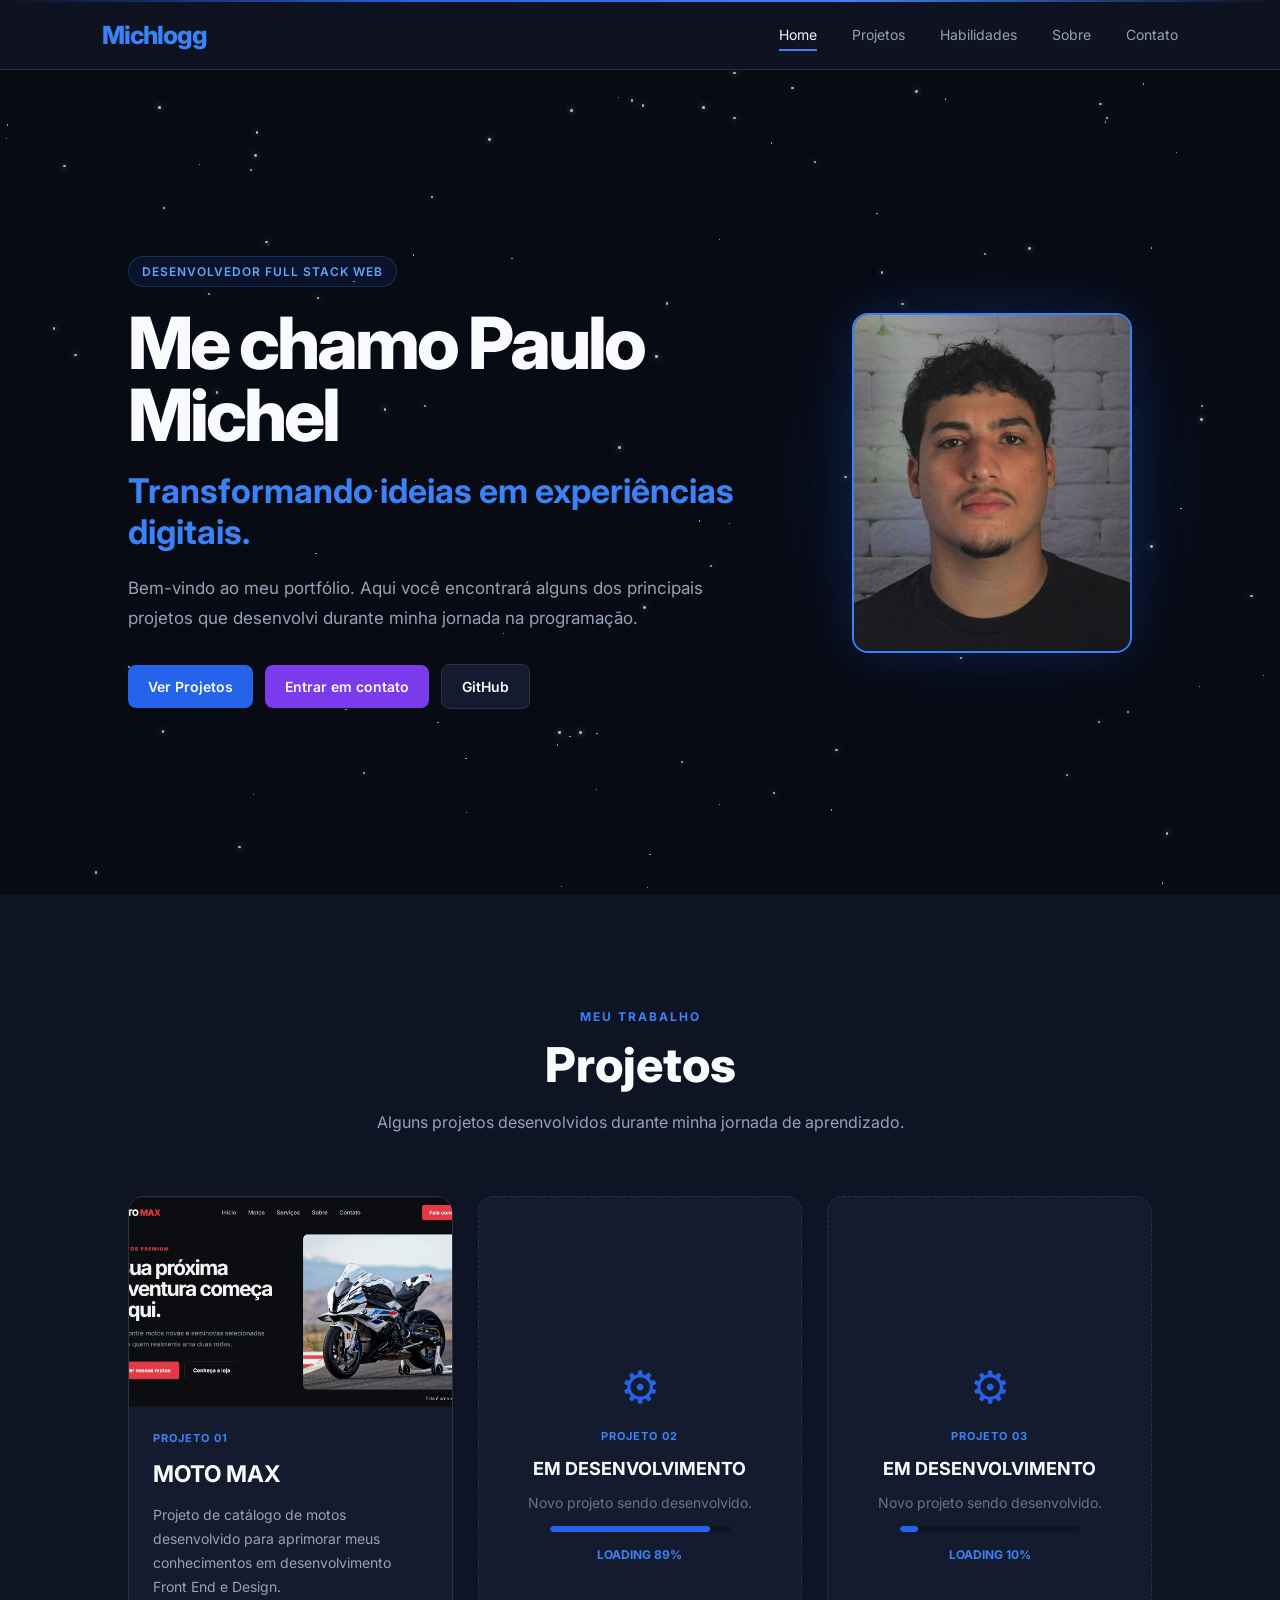
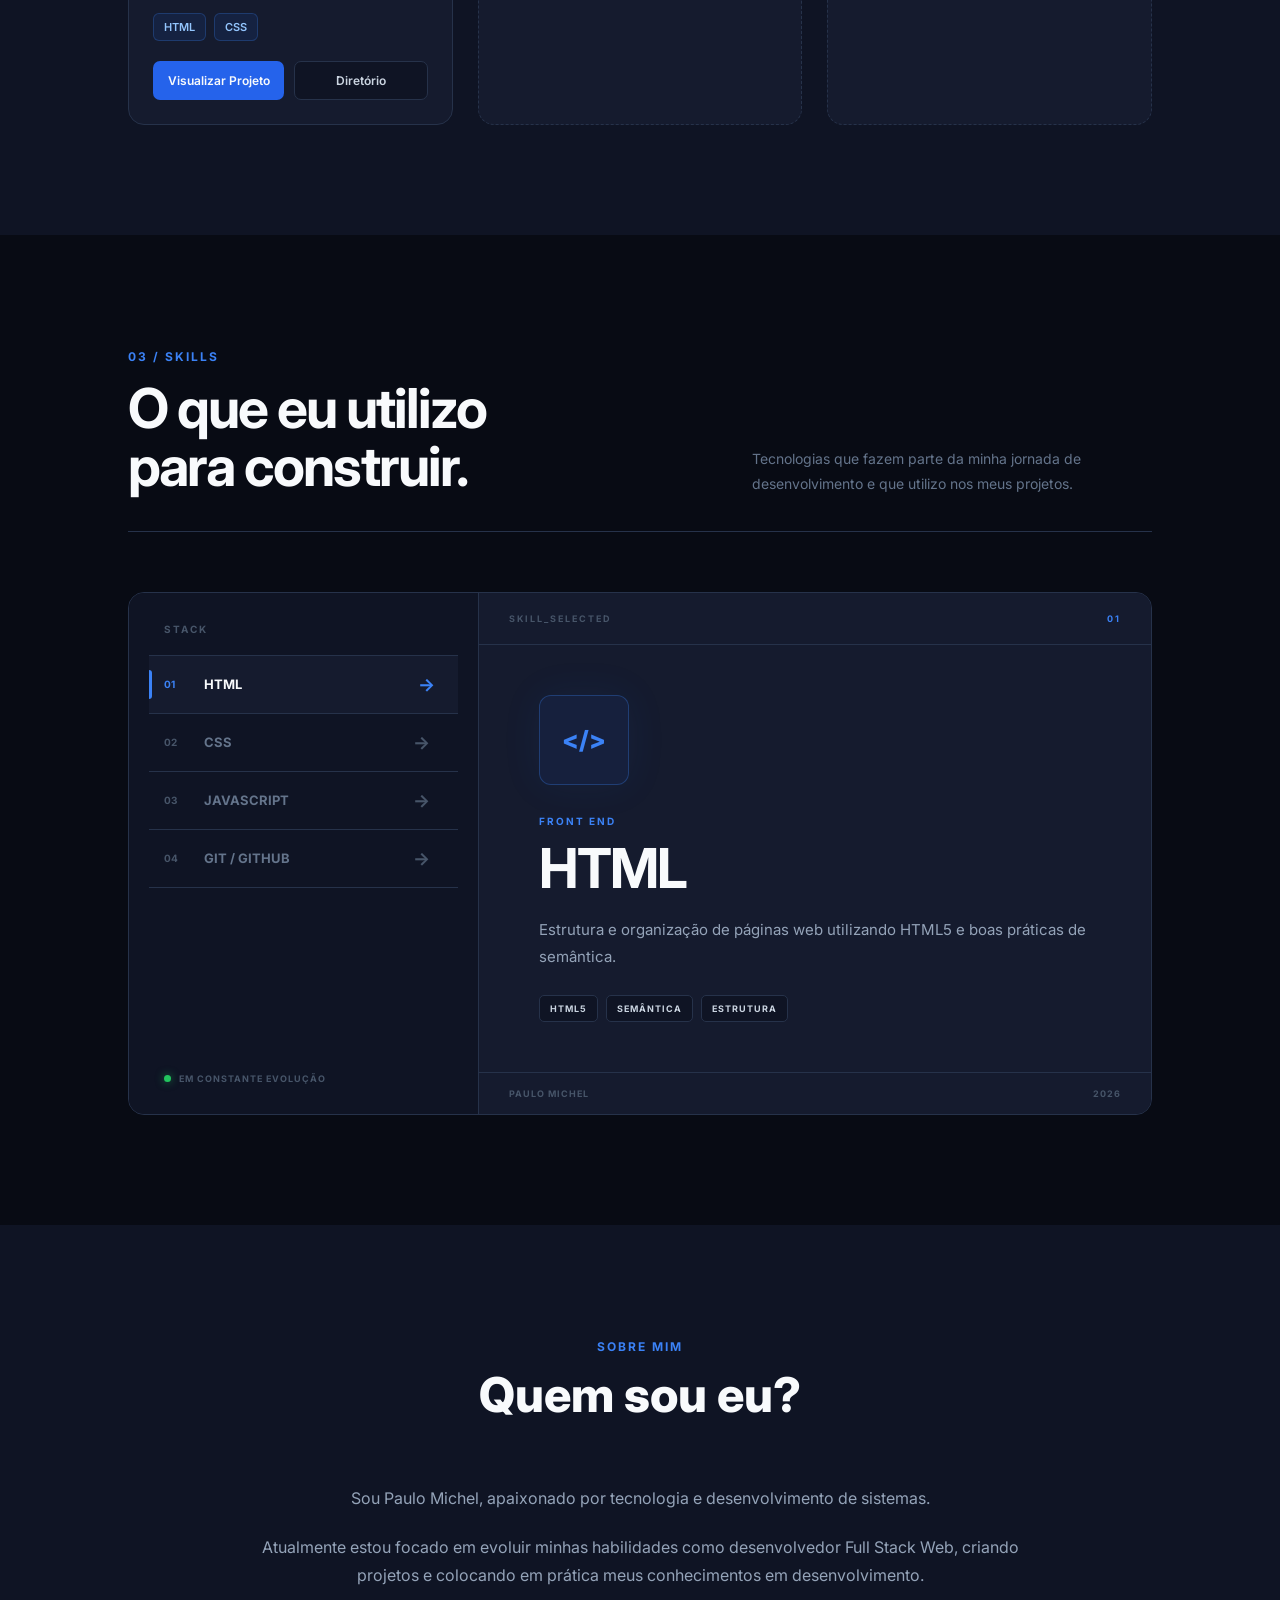
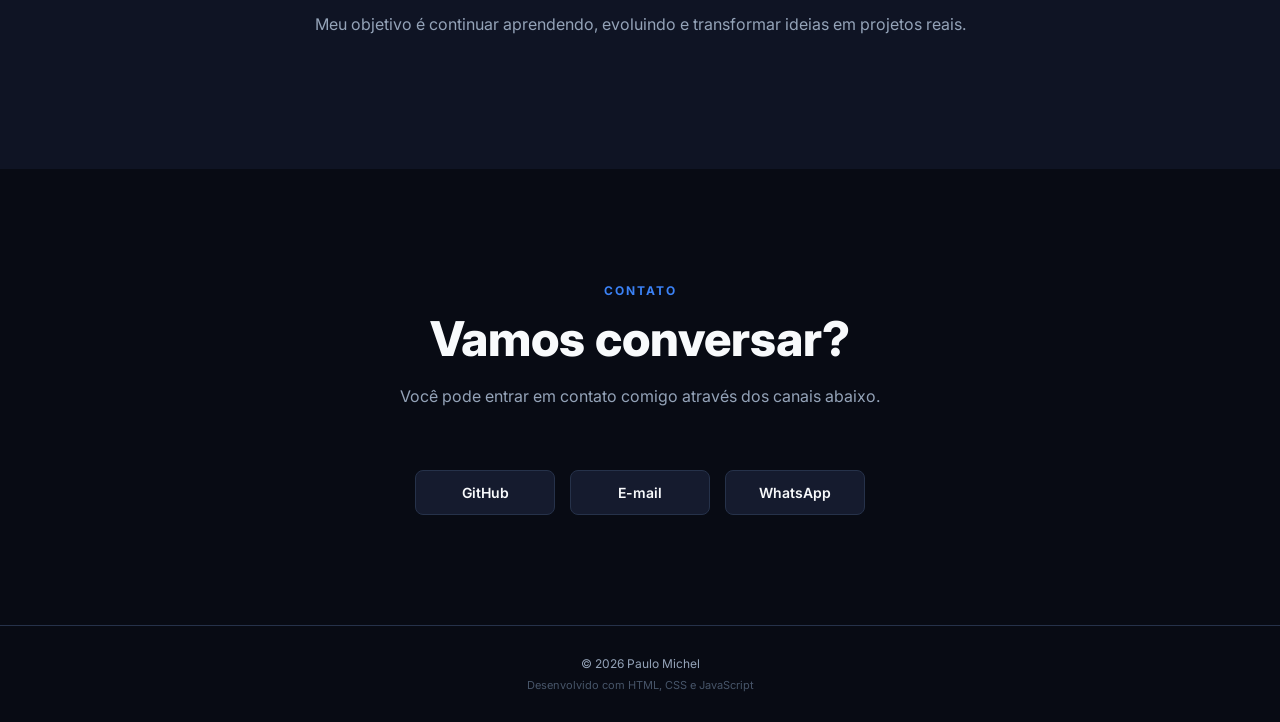
==== index.html @ 47201c7b "Add files via upload" ====
<!DOCTYPE html>
<html lang="pt-BR">
<head>
    <meta charset="UTF-8">
    <meta name="viewport" content="width=device-width, initial-scale=1.0">
    <title>Portfólio | Paulo Michel</title>

    <link rel="stylesheet" href="style.css">
    <script src="script.js" defer></script>

    <link rel="preconnect" href="https://fonts.googleapis.com">
    <link rel="preconnect" href="https://fonts.gstatic.com" crossorigin>
    <link href="https://fonts.googleapis.com/css2?family=Inter:wght@100..900&display=swap" rel="stylesheet">
</head>
<body>

    <div id="stars"></div>

    <header>
        <div class="logo">
            <a href="#home">
                <span>Michlogg</span>
            </a>
        </div>

        <nav>
            <ul>
                <li><a href="#home">Home</a></li>
                <li><a href="#projetos">Projetos</a></li>
                <li><a href="#habilidade">Habilidades</a></li>
                <li><a href="#sobre">Sobre</a></li>
                <li><a href="#contato">Contato</a></li>
            </ul>
        </nav>
    </header>

    <main>

        <section id="home" class="home">
            <div class="homeinfo">
                <span class="home-tag">DESENVOLVEDOR FULL STACK WEB</span>

                <h1>Me chamo Paulo Michel</h1>

                <h2>Transformando ideias em experiências digitais.</h2>

                <p>
                    Bem-vindo ao meu portfólio. Aqui você encontrará
                    alguns dos principais projetos que desenvolvi
                    durante minha jornada na programação.
                </p>

                <div class="contatoprojetos">
                    <a href="#projetos" class="btn-projetos">Ver Projetos</a>
                    <a href="#contato" class="btn-contato">Entrar em contato</a>
                    <a href="https://github.com/MichLogg" target="_blank" class="btn-github">GitHub</a>
                </div>
            </div>

            <div class="home-image">
                <div class="image-glow"></div>
                <img src="img/pauloMichel.jpeg" alt="Foto de Paulo Michel">
            </div>
        </section>

        <section id="projetos" class="projetos">

            <div class="section-title">
                <span>MEU TRABALHO</span>
                <h2>Projetos</h2>
                <p>Alguns projetos desenvolvidos durante minha jornada de aprendizado.</p>
            </div>

            <div class="cards-projetos">

                <article class="project-card">
                    <div class="project-image">
                        <img src="img/Screenshot_2.jpg" alt="Projeto Moto Max">
                    </div>

                    <div class="project-content">
                        <span class="project-number">PROJETO 01</span>
                        <h3>MOTO MAX</h3>
                        <p>
                            Projeto de catálogo de motos desenvolvido
                            para aprimorar meus conhecimentos em
                            desenvolvimento Front End e Design.
                        </p>

                        <ul class="tecnologias">
                            <li>HTML</li>
                            <li>CSS</li>
                        </ul>

                        <div class="projeto-links">
                            <a href="https://michlogg.github.io/motomax/" target="_blank" class="btn-visualizar">
                                Visualizar Projeto
                            </a>
                            <a href="https://github.com/MichLogg/projetohtmlfinal" target="_blank" class="btn-diretorio">
                                Diretório
                            </a>
                        </div>
                    </div>
                </article>

                <article class="project-card project-loading">
                    <div class="loading-content">
                        <span class="loading-icon">⚙</span>
                        <span class="project-number">PROJETO 02</span>
                        <h3>EM DESENVOLVIMENTO</h3>
                        <p>Novo projeto sendo desenvolvido.</p>

                        <div class="loading-bar">
                            <span class="progress-89"></span>
                        </div>

                        <span class="loading-text">LOADING 89%</span>
                    </div>
                </article>

                <article class="project-card project-loading">
                    <div class="loading-content">
                        <span class="loading-icon">⚙</span>
                        <span class="project-number">PROJETO 03</span>
                        <h3>EM DESENVOLVIMENTO</h3>
                        <p>Novo projeto sendo desenvolvido.</p>

                        <div class="loading-bar">
                            <span class="progress-10"></span>
                        </div>

                        <span class="loading-text">LOADING 10%</span>
                    </div>
                </article>

            </div>
        </section>

        <section id="habilidade" class="habilidades">

            <div class="skills-header">
                <div>
                    <span class="section-number">03 / SKILLS</span>
                    <h2>
                        O que eu utilizo
                        <br>
                        para construir.
                    </h2>
                </div>

                <p>
                    Tecnologias que fazem parte da minha jornada
                    de desenvolvimento e que utilizo nos meus
                    projetos.
                </p>
            </div>

            <div class="skills-interface">

                <!-- MENU -->
                <div class="skills-menu">
                    <div class="menu-label">STACK</div>

                    <button class="skill-option active" data-skill="html">
                        <span class="skill-index">01</span>
                        <span>HTML</span>
                        <span class="skill-arrow">→</span>
                    </button>

                    <button class="skill-option" data-skill="css">
                        <span class="skill-index">02</span>
                        <span>CSS</span>
                        <span class="skill-arrow">→</span>
                    </button>

                    <button class="skill-option" data-skill="javascript">
                        <span class="skill-index">03</span>
                        <span>JAVASCRIPT</span>
                        <span class="skill-arrow">→</span>
                    </button>

                    <button class="skill-option" data-skill="git">
                        <span class="skill-index">04</span>
                        <span>GIT / GITHUB</span>
                        <span class="skill-arrow">→</span>
                    </button>

                    <div class="skills-menu-footer">
                        <span class="status-dot"></span>
                        EM CONSTANTE EVOLUÇÃO
                    </div>
                </div>

                <!-- PAINEL -->
                <div class="skill-display">
                    <div class="display-top">
                        <span>SKILL_SELECTED</span>
                        <span id="skillNumber">01</span>
                    </div>

                    <div class="display-content">
                        <div class="big-skill-icon" id="skillIcon">&lt;/&gt;</div>

                        <span class="display-category" id="skillCategory">FRONT END</span>

                        <h3 id="skillTitle">HTML</h3>

                        <p id="skillDescription">
                            Estrutura e organização de páginas
                            web utilizando HTML5 e boas práticas
                            de semântica.
                        </p>

                        <div class="skill-keywords" id="skillKeywords">
                            <span>HTML5</span>
                            <span>SEMÂNTICA</span>
                            <span>ESTRUTURA</span>
                        </div>
                    </div>

                    <div class="display-line"></div>

                    <div class="display-bottom">
                        <span>PAULO MICHEL</span>
                        <span>2026</span>
                    </div>
                </div>
            </div>
        </section>

        <section id="sobre" class="sobre">
            <div class="sobre-content">
                <div class="section-title">
                    <span>SOBRE MIM</span>
                    <h2>Quem sou eu?</h2>
                </div>

                <div class="sobre-texto">
                    <p>
                        Sou Paulo Michel, apaixonado por tecnologia
                        e desenvolvimento de sistemas.
                    </p>

                    <p>
                        Atualmente estou focado em evoluir minhas
                        habilidades como desenvolvedor Full Stack Web,
                        criando projetos e colocando em prática meus
                        conhecimentos em desenvolvimento.
                    </p>

                    <p>
                        Meu objetivo é continuar aprendendo, evoluindo
                        e transformar ideias em projetos reais.
                    </p>
                </div>
            </div>
        </section>

        <section id="contato" class="contato">
            <div class="section-title">
                <span>CONTATO</span>
                <h2>Vamos conversar?</h2>
                <p>Você pode entrar em contato comigo através dos canais abaixo.</p>
            </div>

            <div class="contato-links">
                <a href="https://github.com/MichLogg" target="_blank">GitHub</a>
                <a href="mailto:paulomichel2006@gmail.com">E-mail</a>
                <a href="https://wa.me/5585981977830" target="_blank">WhatsApp</a>
            </div>
        </section>

    </main>

    <footer>
        <p>© 2026 Paulo Michel</p>
        <span>Desenvolvido com HTML, CSS e JavaScript</span>
    </footer>

</body>
</html>
---- style.css ----
* {
    margin: 0;
    padding: 0;
    box-sizing: border-box;
}

html {
    scroll-behavior: smooth;
}

body {
    font-family: "Inter", sans-serif;

    background-color: #080B14;

    color: #F8FAFC;

    min-height: 100vh;

    overflow-x: hidden;
}


/* =========================
   ESTRELAS
========================= */

#stars {
    position: fixed;

    inset: 0;

    width: 100%;
    height: 100%;

    pointer-events: none;

    overflow: hidden;

    z-index: -1;
}

.star {
    position: absolute;

    background-color: #F8FAFC;

    border-radius: 50%;

    opacity: 0.7;

    box-shadow: 0 0 6px #F8FAFC;

    animation: piscar 3s infinite ease-in-out;
}

.shooting-star {
    position: absolute;

    width: 120px;
    height: 2px;

    background: linear-gradient(
        90deg,
        transparent,
        #3B82F6,
        #F8FAFC
    );

    border-radius: 50%;

    opacity: 0;

    transform: rotate(135deg);

    animation: estrelaCadente 4s linear infinite;
}

@keyframes piscar {

    0%,
    100% {
        opacity: 0.2;
    }

    50% {
        opacity: 0.9;
    }
}

@keyframes estrelaCadente {

    0% {
        transform:
            translate(0, 0)
            rotate(135deg);

        opacity: 0;
    }

    10% {
        opacity: 1;
    }

    60% {
        transform:
            translate(-500px, 500px)
            rotate(135deg);

        opacity: 0;
    }

    100% {
        transform:
            translate(-600px, 600px)
            rotate(135deg);

        opacity: 0;
    }
}


/* =========================
   HEADER
========================= */

header {
    position: sticky;

    top: 0;

    z-index: 1000;

    display: flex;

    align-items: center;

    justify-content: space-between;

    padding: 18px 8%;

    background-color: rgba(15, 20, 36, 0.88);

    border-bottom: 1px solid #26324A;

    backdrop-filter: blur(15px);
}

header::before {
    content: "";

    position: absolute;

    top: 0;
    left: 0;

    width: 100%;
    height: 2px;

    background: linear-gradient(
        90deg,
        transparent,
        #2563EB,
        #3B82F6,
        transparent
    );
}

.logo a {
    color: #F8FAFC;

    text-decoration: none;

    font-size: 25px;

    font-weight: 800;

    letter-spacing: -1px;
}

.logo span {
    color: #3B82F6;
}

nav ul {
    display: flex;

    align-items: center;

    gap: 35px;

    list-style: none;
}

nav ul li a {
    position: relative;

    display: inline-block;

    padding: 8px 0;

    color: #94A3B8;

    text-decoration: none;

    font-size: 14px;

    transition: color 0.3s ease;
}

nav ul li a:hover,
nav ul li a.ativo {
    color: #F8FAFC;
}

nav ul li a::after {
    content: "";

    position: absolute;

    left: 50%;
    bottom: 0;

    width: 0;
    height: 2px;

    background-color: #3B82F6;

    transform: translateX(-50%);

    transition: width 0.3s ease;
}

nav ul li a:hover::after,
nav ul li a.ativo::after {
    width: 100%;
}


/* =========================
   HOME
========================= */

.home {
    min-height: calc(100vh - 75px);

    display: flex;

    align-items: center;

    justify-content: space-between;

    gap: 80px;

    padding: 80px 10%;
}

.homeinfo {
    display: flex;

    flex-direction: column;

    gap: 20px;

    max-width: 700px;
}

.home-tag {
    width: fit-content;

    padding: 7px 13px;

    color: #60A5FA;

    background-color: rgba(37, 99, 235, 0.1);

    border: 1px solid rgba(59, 130, 246, 0.25);

    border-radius: 20px;

    font-size: 12px;

    font-weight: 600;

    letter-spacing: 1px;
}

.homeinfo h1 {
    color: #F8FAFC;

    font-size: clamp(45px, 6vw, 72px);

    line-height: 1;

    font-weight: 800;

    letter-spacing: -3px;
}

.homeinfo h2 {
    color: #3B82F6;

    font-size: clamp(22px, 3vw, 34px);

    line-height: 1.2;
}

.homeinfo p {
    max-width: 620px;

    color: #94A3B8;

    font-size: 17px;

    line-height: 1.8;
}

.contatoprojetos {
    display: flex;

    align-items: center;

    flex-wrap: wrap;

    gap: 12px;

    margin-top: 10px;
}

.contatoprojetos a {
    display: inline-flex;

    align-items: center;

    justify-content: center;

    padding: 13px 20px;

    color: #F8FAFC;

    border-radius: 8px;

    text-decoration: none;

    font-size: 14px;

    font-weight: 600;

    transition: 0.3s;
}

.btn-projetos {
    background-color: #2563EB;
}

.btn-projetos:hover {
    background-color: #3B82F6;

    transform: translateY(-3px);

    box-shadow:
        0 10px 30px rgba(37, 99, 235, 0.3);
}

.btn-contato {
    background-color: #7C3AED;
}

.btn-contato:hover {
    background-color: #8B5CF6;

    transform: translateY(-3px);

    box-shadow:
        0 10px 30px rgba(124, 58, 237, 0.3);
}

.btn-github {
    background-color: #151B2E;

    border: 1px solid #26324A;
}

.btn-github:hover {
    background-color: #26324A;

    transform: translateY(-3px);
}

.home-image {
    position: relative;

    display: flex;

    align-items: center;

    justify-content: center;

    width: 320px;
    height: 380px;

    flex-shrink: 0;
}

.image-glow {
    position: absolute;

    width: 280px;
    height: 280px;

    background-color: #2563EB;

    opacity: 0.18;

    filter: blur(70px);

    border-radius: 50%;
}

.home-image img {
    position: relative;

    z-index: 1;

    width: 280px;
    height: 340px;

    object-fit: cover;

    border-radius: 16px;

    border: 2px solid #3B82F6;

    box-shadow:
        0 0 50px rgba(37, 99, 235, 0.2);

    transition: 0.4s;
}

.home-image img:hover {
    transform: scale(1.04);

    box-shadow:
        0 0 70px rgba(59, 130, 246, 0.3);
}


/* =========================
   SEÇÕES
========================= */

.projetos,
.habilidades,
.sobre,
.contato {
    padding: 110px 10%;
}

.projetos,
.sobre {
    background-color: #0F1424;
}

.section-title {
    max-width: 700px;

    margin: 0 auto 60px;

    text-align: center;
}

.section-title span {
    color: #3B82F6;

    font-size: 12px;

    font-weight: 700;

    letter-spacing: 2px;
}

.section-title h2 {
    margin-top: 10px;

    color: #F8FAFC;

    font-size: clamp(32px, 5vw, 48px);

    font-weight: 800;
}

.section-title p {
    margin-top: 15px;

    color: #94A3B8;

    line-height: 1.7;
}


/* =========================
   PROJETOS
========================= */

.cards-projetos {
    display: grid;

    grid-template-columns: repeat(3, 1fr);

    gap: 25px;

    max-width: 1200px;

    margin: 0 auto;
}

.project-card {
    display: flex;

    flex-direction: column;

    background-color: #151B2E;

    border: 1px solid #26324A;

    border-radius: 16px;

    overflow: hidden;

    transition: 0.3s;
}

.project-card:hover {
    border-color: #3B82F6;

    box-shadow:
        0 20px 40px rgba(0, 0, 0, 0.25);
}

.project-image {
    width: 100%;
    height: 210px;

    overflow: hidden;
}

.project-image img {
    width: 100%;
    height: 100%;

    object-fit: cover;

    transition: 0.5s;
}

.project-card:hover .project-image img {
    transform: scale(1.05);
}

.project-content {
    display: flex;

    flex-direction: column;

    flex: 1;

    gap: 15px;

    padding: 24px;
}

.project-number {
    color: #3B82F6;

    font-size: 11px;

    font-weight: 700;

    letter-spacing: 1px;
}

.project-content h3 {
    color: #F8FAFC;

    font-size: 23px;
}

.project-content p {
    color: #94A3B8;

    font-size: 14px;

    line-height: 1.7;
}

.tecnologias {
    display: flex;

    flex-wrap: wrap;

    gap: 8px;

    list-style: none;

    margin-top: auto;
}

.tecnologias li {
    padding: 6px 10px;

    color: #93C5FD;

    background-color: rgba(37, 99, 235, 0.1);

    border: 1px solid rgba(59, 130, 246, 0.25);

    border-radius: 6px;

    font-size: 11px;

    font-weight: 600;
}

.projeto-links {
    display: flex;

    gap: 10px;

    margin-top: 5px;
}

.projeto-links a {
    flex: 1;

    display: flex;

    align-items: center;

    justify-content: center;

    padding: 11px;

    border-radius: 7px;

    text-decoration: none;

    font-size: 12px;

    font-weight: 600;

    transition: 0.3s;
}

.btn-visualizar {
    color: #F8FAFC;

    background-color: #2563EB;
}

.btn-visualizar:hover {
    background-color: #3B82F6;

    transform: translateY(-2px);
}

.btn-diretorio {
    color: #CBD5E1;

    background-color: #0F1424;

    border: 1px solid #26324A;
}

.btn-diretorio:hover {
    color: #F8FAFC;

    background-color: #26324A;

    border-color: #3B82F6;
}

.project-loading {
    min-height: 430px;

    align-items: center;

    justify-content: center;

    padding: 30px;

    border-style: dashed;
}

.loading-content {
    display: flex;

    flex-direction: column;

    align-items: center;

    gap: 15px;

    text-align: center;
}

.loading-icon {
    color: #2563EB;

    font-size: 45px;

    animation:
        girar 4s linear infinite;
}

.project-loading h3 {
    color: #F8FAFC;

    font-size: 18px;
}

.project-loading p {
    color: #64748B;

    font-size: 14px;
}

.loading-bar {
    width: 80%;
    height: 6px;

    background-color: #0F1424;

    border-radius: 20px;

    overflow: hidden;
}

.loading-bar span {
    display: block;

    height: 100%;

    background-color: #2563EB;

    border-radius: 20px;
}

.progress-89 {
    width: 89%;
}

.progress-10 {
    width: 10%;
}

.loading-text {
    color: #3B82F6;

    font-size: 12px;

    font-weight: 700;
}


/* =========================
   HABILIDADES
========================= */

.habilidades {
    background-color: #080B14;
}

.skills-header {
    display: flex;

    align-items: flex-end;

    justify-content: space-between;

    gap: 50px;

    max-width: 1100px;

    margin: 0 auto 60px;

    padding-bottom: 35px;

    border-bottom: 1px solid #26324A;
}

.section-number {
    color: #3B82F6;

    font-size: 12px;

    font-weight: 700;

    letter-spacing: 2px;
}

.skills-header h2 {
    margin-top: 15px;

    color: #F8FAFC;

    font-size: clamp(35px, 5vw, 55px);

    line-height: 1.05;

    letter-spacing: -2px;
}

.skills-header p {
    max-width: 400px;

    color: #64748B;

    font-size: 14px;

    line-height: 1.8;
}


/* INTERFACE */

.skills-interface {
    display: grid;

    grid-template-columns: 350px 1fr;

    max-width: 1100px;

    min-height: 500px;

    margin: 0 auto;

    background-color: #0F1424;

    border: 1px solid #26324A;

    border-radius: 16px;

    overflow: hidden;
}


/* MENU */

.skills-menu {
    display: flex;

    flex-direction: column;

    padding: 30px 20px;

    border-right: 1px solid #26324A;

    background-color: #0F1424;
}

.menu-label {
    padding: 0 15px 20px;

    color: #475569;

    font-size: 10px;

    font-weight: 700;

    letter-spacing: 2px;
}

.skill-option {
    position: relative;

    display: grid;

    grid-template-columns: 40px 1fr 30px;

    align-items: center;

    width: 100%;

    padding: 18px 15px;

    color: #64748B;

    background-color: transparent;

    border: none;

    border-bottom: 1px solid #26324A;

    text-align: left;

    font-family: inherit;

    font-size: 13px;

    font-weight: 700;

    cursor: pointer;

    transition:
        color 0.3s ease,
        background-color 0.3s ease;
}

.skill-option:first-of-type {
    border-top: 1px solid #26324A;
}

.skill-option:hover {
    color: #F8FAFC;

    background-color: #151B2E;
}

.skill-option.active {
    color: #F8FAFC;

    background-color: #151B2E;
}

.skill-option.active::before {
    content: "";

    position: absolute;

    left: 0;

    width: 3px;
    height: 50%;

    background-color: #3B82F6;

    border-radius: 0 5px 5px 0;
}

.skill-index {
    color: #475569;

    font-size: 10px;
}

.skill-option.active .skill-index {
    color: #3B82F6;
}

.skill-arrow {
    color: #475569;

    font-size: 18px;

    transition: transform 0.3s ease;
}

.skill-option:hover .skill-arrow,
.skill-option.active .skill-arrow {
    color: #3B82F6;

    transform: translateX(5px);
}

.skills-menu-footer {
    display: flex;

    align-items: center;

    gap: 8px;

    margin-top: auto;

    padding: 20px 15px 0;

    color: #475569;

    font-size: 9px;

    font-weight: 700;

    letter-spacing: 1px;
}

.status-dot {
    width: 7px;
    height: 7px;

    background-color: #22C55E;

    border-radius: 50%;

    box-shadow:
        0 0 8px rgba(34, 197, 94, 0.6);
}


/* DISPLAY */

.skill-display {
    position: relative;

    display: flex;

    flex-direction: column;

    min-width: 0;

    background-color: #151B2E;
}

.display-top {
    display: flex;

    align-items: center;

    justify-content: space-between;

    padding: 20px 30px;

    color: #475569;

    border-bottom: 1px solid #26324A;

    font-size: 9px;

    font-weight: 700;

    letter-spacing: 2px;
}

.display-top span:last-child {
    color: #3B82F6;
}

.display-content {
    flex: 1;

    display: flex;

    flex-direction: column;

    justify-content: center;

    padding: 50px 60px;
}

.big-skill-icon {
    display: flex;

    align-items: center;

    justify-content: center;

    width: 90px;
    height: 90px;

    margin-bottom: 30px;

    color: #3B82F6;

    background-color: rgba(37, 99, 235, 0.08);

    border: 1px solid rgba(59, 130, 246, 0.3);

    border-radius: 12px;

    font-size: 25px;

    font-weight: 800;

    box-shadow:
        0 0 40px rgba(37, 99, 235, 0.08);
}

.display-category {
    margin-bottom: 8px;

    color: #3B82F6;

    font-size: 10px;

    font-weight: 700;

    letter-spacing: 2px;
}

.skill-display h3 {
    margin-bottom: 15px;

    color: #F8FAFC;

    font-size: clamp(35px, 5vw, 55px);

    letter-spacing: -2px;
}

.skill-display p {
    max-width: 600px;

    color: #94A3B8;

    font-size: 15px;

    line-height: 1.8;
}

.skill-keywords {
    display: flex;

    flex-wrap: wrap;

    gap: 8px;

    margin-top: 25px;
}

.skill-keywords span {
    padding: 7px 10px;

    color: #CBD5E1;

    background-color: #0F1424;

    border: 1px solid #26324A;

    border-radius: 5px;

    font-size: 9px;

    font-weight: 700;

    letter-spacing: 1px;
}

.display-line {
    width: 100%;
    height: 1px;

    background-color: #26324A;
}

.display-bottom {
    display: flex;

    justify-content: space-between;

    padding: 15px 30px;

    color: #475569;

    font-size: 9px;

    font-weight: 700;

    letter-spacing: 1px;
}


/* =========================
   SOBRE
========================= */

.sobre-content {
    max-width: 800px;

    margin: 0 auto;
}

.sobre-texto {
    text-align: center;
}

.sobre-texto p {
    margin-bottom: 20px;

    color: #94A3B8;

    font-size: 16px;

    line-height: 1.8;
}


/* =========================
   CONTATO
========================= */

.contato-links {
    display: flex;

    justify-content: center;

    gap: 15px;
}

.contato-links a {
    display: flex;

    align-items: center;

    justify-content: center;

    min-width: 140px;

    padding: 13px 20px;

    color: #F8FAFC;

    background-color: #151B2E;

    border: 1px solid #26324A;

    border-radius: 8px;

    text-decoration: none;

    font-size: 14px;

    font-weight: 600;

    transition: 0.3s;
}

.contato-links a:hover {
    background-color: #2563EB;

    border-color: #3B82F6;

    transform: translateY(-3px);
}


/* =========================
   FOOTER
========================= */

footer {
    display: flex;

    flex-direction: column;

    align-items: center;

    gap: 7px;

    padding: 30px 20px;

    background-color: #080B14;

    border-top: 1px solid #26324A;

    text-align: center;
}

footer p {
    color: #94A3B8;

    font-size: 12px;
}

footer span {
    color: #475569;

    font-size: 11px;
}


/* =========================
   ANIMAÇÕES
========================= */

.animar {
    opacity: 0;

    transform: translateY(30px);

    transition:
        opacity 0.8s ease,
        transform 0.8s ease;
}

.mostrar {
    opacity: 1;

    transform: translateY(0);
}

@keyframes girar {

    from {
        transform: rotate(0deg);
    }

    to {
        transform: rotate(360deg);
    }
}


/* =========================
   TABLET
========================= */

@media (max-width: 1024px) {

    .home {
        padding: 70px 6%;

        gap: 40px;
    }

    .home-image {
        width: 260px;
    }

    .home-image img {
        width: 230px;

        height: 290px;
    }

    .cards-projetos {
        grid-template-columns: repeat(2, 1fr);
    }

    .skills-interface {
        grid-template-columns: 280px 1fr;
    }

}


/* =========================
   MOBILE
========================= */

@media (max-width: 768px) {

    header {
        flex-direction: column;

        gap: 15px;

        padding: 18px 20px;
    }

    nav {
        width: 100%;
    }

    nav ul {
        justify-content: center;

        flex-wrap: wrap;

        gap: 18px;
    }

    .home {
        min-height: auto;

        flex-direction: column;

        padding: 70px 20px;

        text-align: center;

        gap: 40px;
    }

    .homeinfo {
        align-items: center;
    }

    .homeinfo h1 {
        font-size: 45px;

        letter-spacing: -2px;
    }

    .homeinfo h2 {
        font-size: 24px;
    }

    .homeinfo p {
        font-size: 15px;
    }

    .home-image {
        order: -1;

        width: 220px;

        height: 270px;
    }

    .home-image img {
        width: 200px;

        height: 250px;
    }

    .contatoprojetos {
        justify-content: center;
    }

    .projetos,
    .habilidades,
    .sobre,
    .contato {
        padding: 80px 20px;
    }

    .cards-projetos {
        grid-template-columns: 1fr;
    }

    .skills-header {
        flex-direction: column;

        align-items: flex-start;

        gap: 20px;
    }

    .skills-header p {
        max-width: 100%;
    }

    .skills-interface {
        grid-template-columns: 1fr;
    }

    .skills-menu {
        border-right: none;

        border-bottom: 1px solid #26324A;
    }

    .skills-menu-footer {
        margin-top: 20px;
    }

    .display-content {
        padding: 40px 30px;
    }

}


/* =========================
   MOBILE PEQUENO
========================= */

@media (max-width: 480px) {

    .logo a {
        font-size: 22px;
    }

    nav ul {
        gap: 12px;
    }

    nav ul li a {
        font-size: 12px;
    }

    .homeinfo h1 {
        font-size: 36px;
    }

    .homeinfo h2 {
        font-size: 21px;
    }

    .contatoprojetos {
        width: 100%;

        flex-direction: column;
    }

    .contatoprojetos a {
        width: 100%;
    }

    .projeto-links {
        flex-direction: column;
    }

    .contato-links {
        flex-direction: column;
    }

    .contato-links a {
        width: 100%;
    }

    .skills-menu {
        padding: 20px 10px;
    }

    .skill-option {
        grid-template-columns: 35px 1fr 25px;

        padding: 16px 10px;
    }

    .display-content {
        padding: 35px 20px;
    }

    .big-skill-icon {
        width: 70px;
        height: 70px;

        margin-bottom: 20px;
    }

}


.skill-display {
    position: relative;
    display: flex;
    flex-direction: column;
    min-width: 0;
    background-color: #151B2E;
    overflow: hidden;
}

.display-content {
    flex: 1;
    display: flex;
    flex-direction: column;
    justify-content: center;
    padding: 50px 60px;
    
    opacity: 1;
    transform: translateX(0);

    transition:
        opacity 0.3s ease,
        transform 0.3s ease;
}

.display-content.skill-changing {
    opacity: 0;
    transform: translateX(35px);
}

.big-skill-icon,
#skillTitle,
#skillDescription {
    transition:
        opacity 0.25s ease,
        transform 0.25s ease;
}
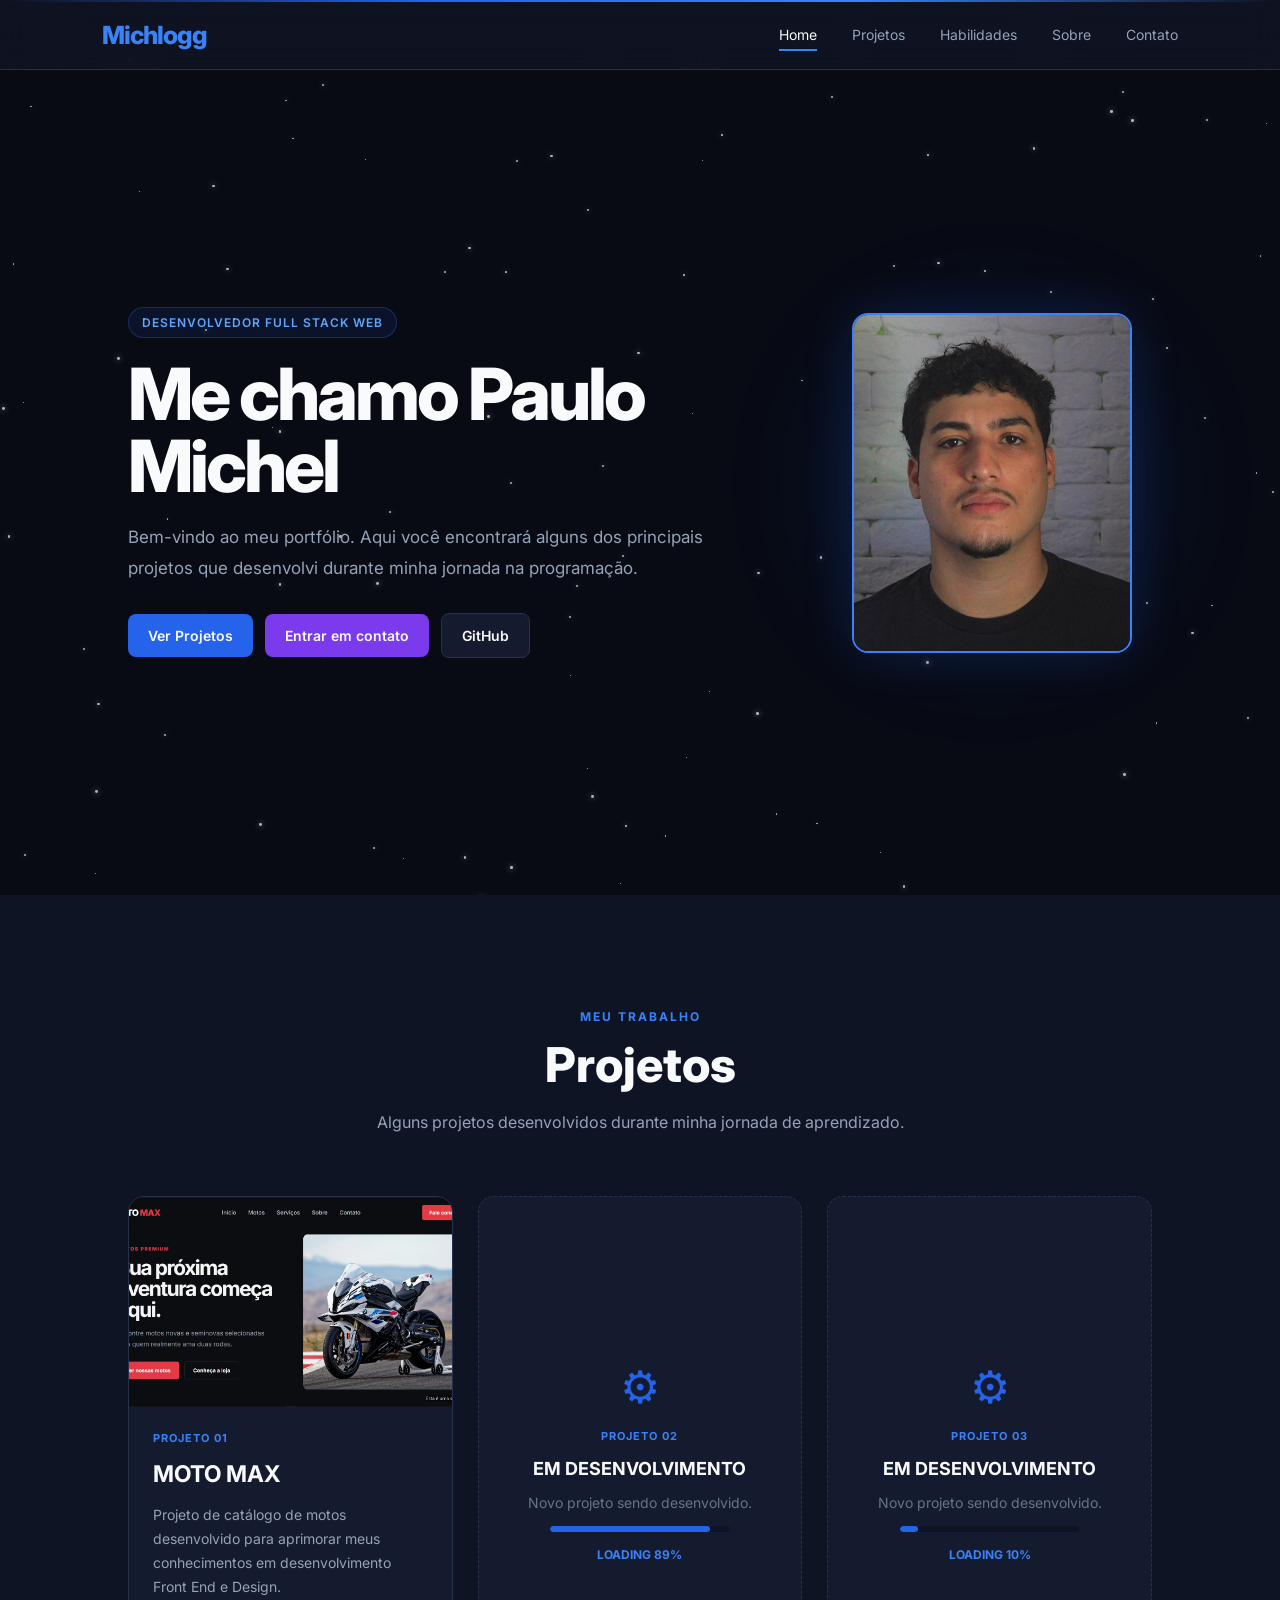
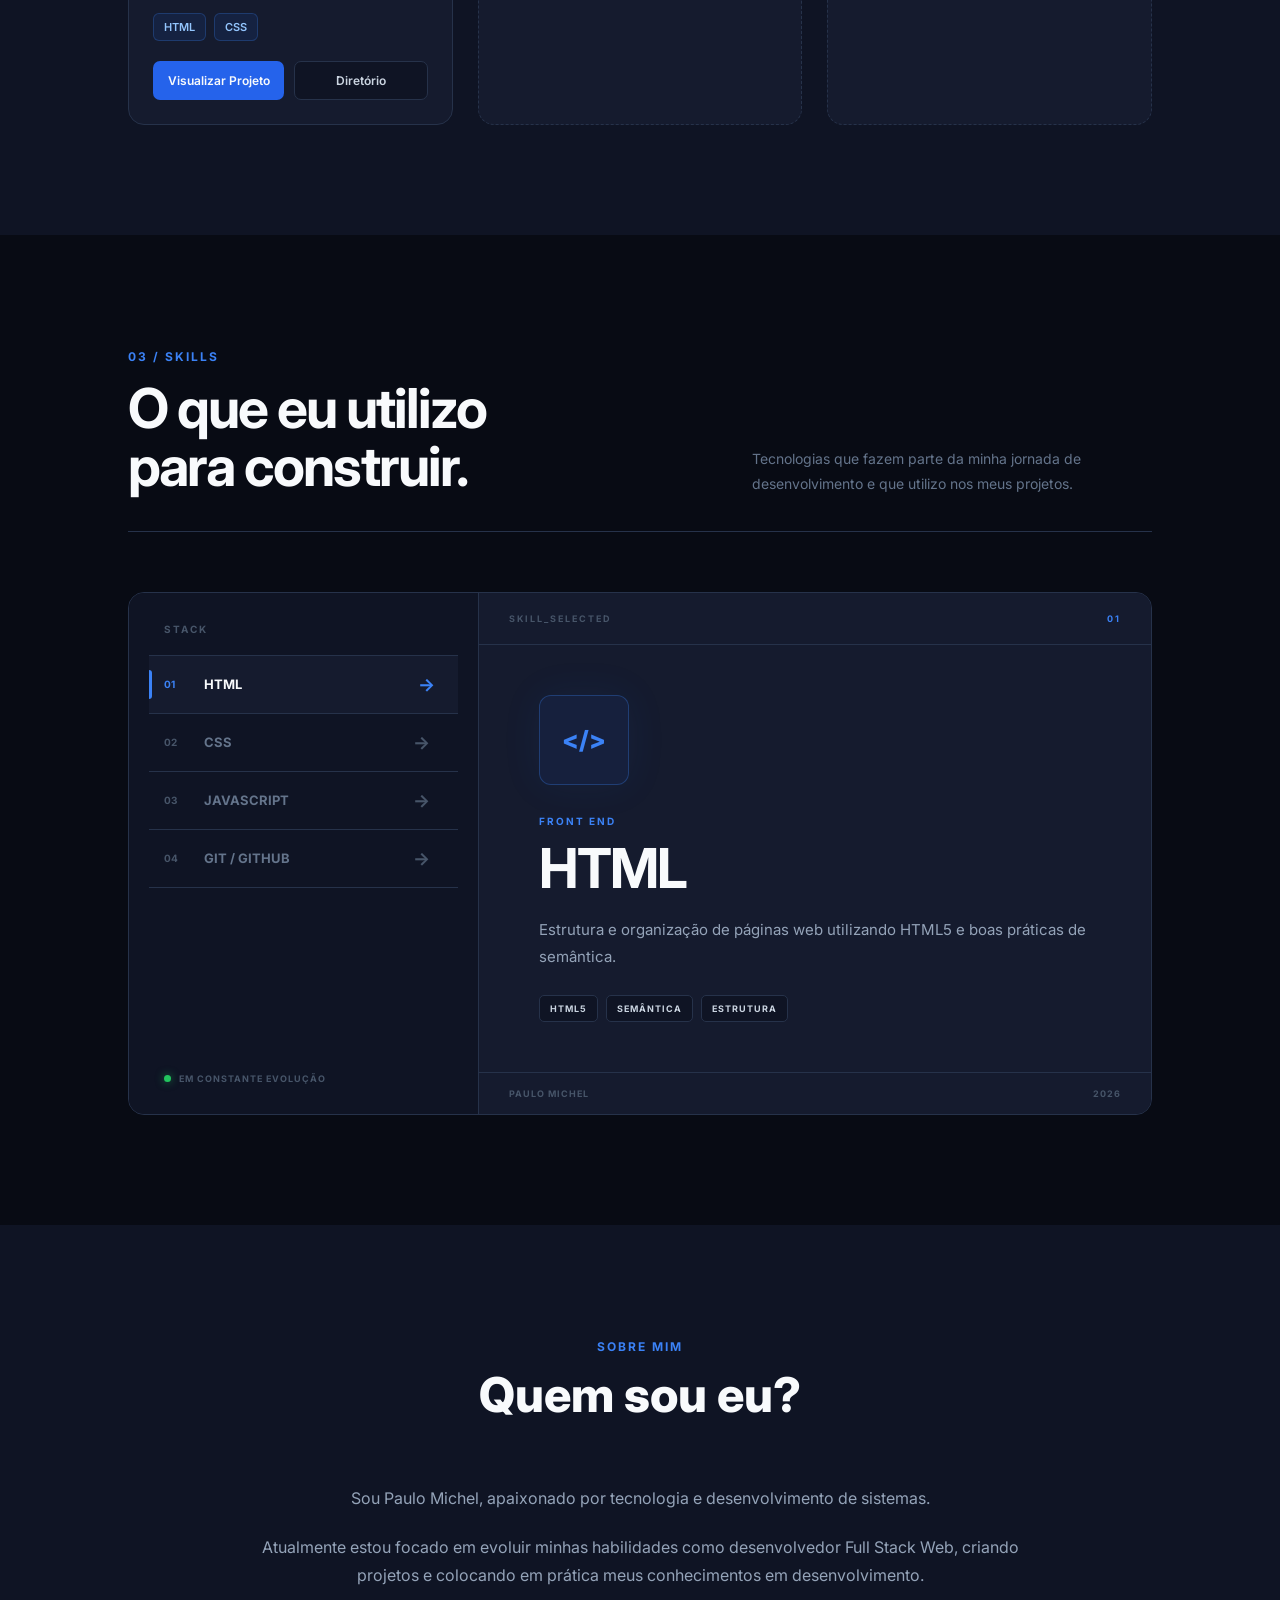
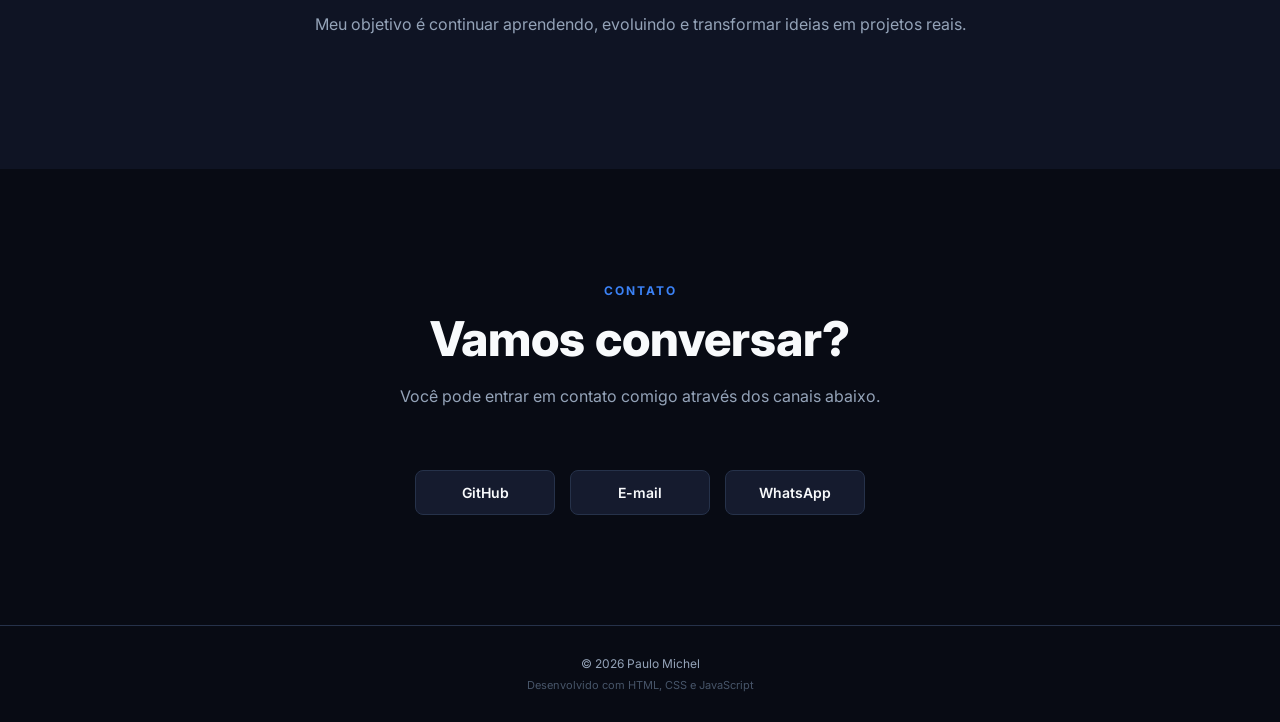
==== commit 38ce5c9a: "Update index.html" ====
--- a/index.html
+++ b/index.html
@@ -41,9 +41,6 @@
                 <span class="home-tag">DESENVOLVEDOR FULL STACK WEB</span>
 
                 <h1>Me chamo Paulo Michel</h1>
-
-                <h2>Transformando ideias em experiências digitais.</h2>
-
                 <p>
                     Bem-vindo ao meu portfólio. Aqui você encontrará
                     alguns dos principais projetos que desenvolvi
--- a/style.css
+++ b/style.css
@@ -10,171 +10,97 @@
 
 body {
     font-family: "Inter", sans-serif;
-
     background-color: #080B14;
-
-    color: #F8FAFC;
-
+    color: #F8FAFC;
     min-height: 100vh;
-
     overflow-x: hidden;
 }
-
-
-/* =========================
-   ESTRELAS
-========================= */
 
 #stars {
     position: fixed;
-
     inset: 0;
-
     width: 100%;
     height: 100%;
-
     pointer-events: none;
-
     overflow: hidden;
-
     z-index: -1;
 }
 
 .star {
     position: absolute;
-
     background-color: #F8FAFC;
-
     border-radius: 50%;
-
     opacity: 0.7;
-
     box-shadow: 0 0 6px #F8FAFC;
-
     animation: piscar 3s infinite ease-in-out;
 }
 
 .shooting-star {
     position: absolute;
-
     width: 120px;
     height: 2px;
-
-    background: linear-gradient(
-        90deg,
-        transparent,
-        #3B82F6,
-        #F8FAFC
-    );
-
+    background: linear-gradient(90deg, transparent, #3B82F6, #F8FAFC);
     border-radius: 50%;
-
     opacity: 0;
-
     transform: rotate(135deg);
-
     animation: estrelaCadente 4s linear infinite;
 }
 
 @keyframes piscar {
-
-    0%,
-    100% {
+    0%, 100% {
         opacity: 0.2;
     }
-
     50% {
         opacity: 0.9;
     }
 }
 
 @keyframes estrelaCadente {
-
     0% {
-        transform:
-            translate(0, 0)
-            rotate(135deg);
-
+        transform: translate(0, 0) rotate(135deg);
         opacity: 0;
     }
-
     10% {
         opacity: 1;
     }
-
     60% {
-        transform:
-            translate(-500px, 500px)
-            rotate(135deg);
-
+        transform: translate(-500px, 500px) rotate(135deg);
         opacity: 0;
     }
-
     100% {
-        transform:
-            translate(-600px, 600px)
-            rotate(135deg);
-
+        transform: translate(-600px, 600px) rotate(135deg);
         opacity: 0;
     }
 }
-
-
-/* =========================
-   HEADER
-========================= */
 
 header {
     position: sticky;
-
     top: 0;
-
     z-index: 1000;
-
-    display: flex;
-
-    align-items: center;
-
+    display: flex;
+    align-items: center;
     justify-content: space-between;
-
     padding: 18px 8%;
-
     background-color: rgba(15, 20, 36, 0.88);
-
     border-bottom: 1px solid #26324A;
-
     backdrop-filter: blur(15px);
 }
 
 header::before {
     content: "";
-
     position: absolute;
-
     top: 0;
     left: 0;
-
     width: 100%;
     height: 2px;
-
-    background: linear-gradient(
-        90deg,
-        transparent,
-        #2563EB,
-        #3B82F6,
-        transparent
-    );
+    background: linear-gradient(90deg, transparent, #2563EB, #3B82F6, transparent);
 }
 
 .logo a {
     color: #F8FAFC;
-
     text-decoration: none;
-
     font-size: 25px;
-
     font-weight: 800;
-
     letter-spacing: -1px;
 }
 
@@ -184,27 +110,18 @@
 
 nav ul {
     display: flex;
-
-    align-items: center;
-
+    align-items: center;
     gap: 35px;
-
     list-style: none;
 }
 
 nav ul li a {
     position: relative;
-
     display: inline-block;
-
     padding: 8px 0;
-
     color: #94A3B8;
-
     text-decoration: none;
-
     font-size: 14px;
-
     transition: color 0.3s ease;
 }
 
@@ -215,19 +132,13 @@
 
 nav ul li a::after {
     content: "";
-
     position: absolute;
-
     left: 50%;
     bottom: 0;
-
     width: 0;
     height: 2px;
-
     background-color: #3B82F6;
-
     transform: translateX(-50%);
-
     transition: width 0.3s ease;
 }
 
@@ -236,116 +147,73 @@
     width: 100%;
 }
 
-
-/* =========================
-   HOME
-========================= */
-
 .home {
     min-height: calc(100vh - 75px);
-
-    display: flex;
-
-    align-items: center;
-
+    display: flex;
+    align-items: center;
     justify-content: space-between;
-
     gap: 80px;
-
     padding: 80px 10%;
 }
 
 .homeinfo {
     display: flex;
-
     flex-direction: column;
-
     gap: 20px;
-
     max-width: 700px;
 }
 
 .home-tag {
     width: fit-content;
-
     padding: 7px 13px;
-
     color: #60A5FA;
-
     background-color: rgba(37, 99, 235, 0.1);
-
     border: 1px solid rgba(59, 130, 246, 0.25);
-
     border-radius: 20px;
-
     font-size: 12px;
-
     font-weight: 600;
-
     letter-spacing: 1px;
 }
 
 .homeinfo h1 {
     color: #F8FAFC;
-
     font-size: clamp(45px, 6vw, 72px);
-
     line-height: 1;
-
     font-weight: 800;
-
     letter-spacing: -3px;
 }
 
 .homeinfo h2 {
     color: #3B82F6;
-
     font-size: clamp(22px, 3vw, 34px);
-
     line-height: 1.2;
 }
 
 .homeinfo p {
     max-width: 620px;
-
     color: #94A3B8;
-
     font-size: 17px;
-
     line-height: 1.8;
 }
 
 .contatoprojetos {
     display: flex;
-
-    align-items: center;
-
+    align-items: center;
     flex-wrap: wrap;
-
     gap: 12px;
-
     margin-top: 10px;
 }
 
 .contatoprojetos a {
     display: inline-flex;
-
-    align-items: center;
-
+    align-items: center;
     justify-content: center;
-
     padding: 13px 20px;
-
-    color: #F8FAFC;
-
+    color: #F8FAFC;
     border-radius: 8px;
-
     text-decoration: none;
-
     font-size: 14px;
-
     font-weight: 600;
-
     transition: 0.3s;
 }
 
@@ -355,11 +223,8 @@
 
 .btn-projetos:hover {
     background-color: #3B82F6;
-
     transform: translateY(-3px);
-
-    box-shadow:
-        0 10px 30px rgba(37, 99, 235, 0.3);
+    box-shadow: 0 10px 30px rgba(37, 99, 235, 0.3);
 }
 
 .btn-contato {
@@ -368,86 +233,56 @@
 
 .btn-contato:hover {
     background-color: #8B5CF6;
-
     transform: translateY(-3px);
-
-    box-shadow:
-        0 10px 30px rgba(124, 58, 237, 0.3);
+    box-shadow: 0 10px 30px rgba(124, 58, 237, 0.3);
 }
 
 .btn-github {
     background-color: #151B2E;
-
     border: 1px solid #26324A;
 }
 
 .btn-github:hover {
     background-color: #26324A;
-
     transform: translateY(-3px);
 }
 
 .home-image {
     position: relative;
-
-    display: flex;
-
-    align-items: center;
-
+    display: flex;
+    align-items: center;
     justify-content: center;
-
     width: 320px;
     height: 380px;
-
     flex-shrink: 0;
 }
 
 .image-glow {
     position: absolute;
-
     width: 280px;
     height: 280px;
-
     background-color: #2563EB;
-
     opacity: 0.18;
-
     filter: blur(70px);
-
     border-radius: 50%;
 }
 
 .home-image img {
     position: relative;
-
     z-index: 1;
-
     width: 280px;
     height: 340px;
-
     object-fit: cover;
-
     border-radius: 16px;
-
     border: 2px solid #3B82F6;
-
-    box-shadow:
-        0 0 50px rgba(37, 99, 235, 0.2);
-
+    box-shadow: 0 0 50px rgba(37, 99, 235, 0.2);
     transition: 0.4s;
 }
 
 .home-image img:hover {
     transform: scale(1.04);
-
-    box-shadow:
-        0 0 70px rgba(59, 130, 246, 0.3);
-}
-
-
-/* =========================
-   SEÇÕES
-========================= */
+    box-shadow: 0 0 70px rgba(59, 130, 246, 0.3);
+}
 
 .projetos,
 .habilidades,
@@ -463,93 +298,63 @@
 
 .section-title {
     max-width: 700px;
-
     margin: 0 auto 60px;
-
     text-align: center;
 }
 
 .section-title span {
     color: #3B82F6;
-
     font-size: 12px;
-
     font-weight: 700;
-
     letter-spacing: 2px;
 }
 
 .section-title h2 {
     margin-top: 10px;
-
-    color: #F8FAFC;
-
+    color: #F8FAFC;
     font-size: clamp(32px, 5vw, 48px);
-
     font-weight: 800;
 }
 
 .section-title p {
     margin-top: 15px;
-
     color: #94A3B8;
-
     line-height: 1.7;
 }
-
-
-/* =========================
-   PROJETOS
-========================= */
 
 .cards-projetos {
     display: grid;
-
     grid-template-columns: repeat(3, 1fr);
-
     gap: 25px;
-
     max-width: 1200px;
-
     margin: 0 auto;
 }
 
 .project-card {
     display: flex;
-
     flex-direction: column;
-
     background-color: #151B2E;
-
     border: 1px solid #26324A;
-
     border-radius: 16px;
-
     overflow: hidden;
-
     transition: 0.3s;
 }
 
 .project-card:hover {
     border-color: #3B82F6;
-
-    box-shadow:
-        0 20px 40px rgba(0, 0, 0, 0.25);
+    box-shadow: 0 20px 40px rgba(0, 0, 0, 0.25);
 }
 
 .project-image {
     width: 100%;
     height: 210px;
-
     overflow: hidden;
 }
 
 .project-image img {
     width: 100%;
     height: 100%;
-
     object-fit: cover;
-
     transition: 0.5s;
 }
 
@@ -559,189 +364,133 @@
 
 .project-content {
     display: flex;
-
     flex-direction: column;
-
     flex: 1;
-
     gap: 15px;
-
     padding: 24px;
 }
 
 .project-number {
     color: #3B82F6;
-
     font-size: 11px;
-
     font-weight: 700;
-
     letter-spacing: 1px;
 }
 
 .project-content h3 {
     color: #F8FAFC;
-
     font-size: 23px;
 }
 
 .project-content p {
     color: #94A3B8;
-
     font-size: 14px;
-
     line-height: 1.7;
 }
 
 .tecnologias {
     display: flex;
-
     flex-wrap: wrap;
-
     gap: 8px;
-
     list-style: none;
-
     margin-top: auto;
 }
 
 .tecnologias li {
     padding: 6px 10px;
-
     color: #93C5FD;
-
     background-color: rgba(37, 99, 235, 0.1);
-
     border: 1px solid rgba(59, 130, 246, 0.25);
-
     border-radius: 6px;
-
     font-size: 11px;
-
     font-weight: 600;
 }
 
 .projeto-links {
     display: flex;
-
     gap: 10px;
-
     margin-top: 5px;
 }
 
 .projeto-links a {
     flex: 1;
-
-    display: flex;
-
-    align-items: center;
-
+    display: flex;
+    align-items: center;
     justify-content: center;
-
     padding: 11px;
-
     border-radius: 7px;
-
     text-decoration: none;
-
     font-size: 12px;
-
     font-weight: 600;
-
     transition: 0.3s;
 }
 
 .btn-visualizar {
     color: #F8FAFC;
-
     background-color: #2563EB;
 }
 
 .btn-visualizar:hover {
     background-color: #3B82F6;
-
     transform: translateY(-2px);
 }
 
 .btn-diretorio {
     color: #CBD5E1;
-
     background-color: #0F1424;
-
     border: 1px solid #26324A;
 }
 
 .btn-diretorio:hover {
     color: #F8FAFC;
-
     background-color: #26324A;
-
     border-color: #3B82F6;
 }
 
 .project-loading {
     min-height: 430px;
-
-    align-items: center;
-
+    align-items: center;
     justify-content: center;
-
     padding: 30px;
-
     border-style: dashed;
 }
 
 .loading-content {
     display: flex;
-
     flex-direction: column;
-
-    align-items: center;
-
+    align-items: center;
     gap: 15px;
-
     text-align: center;
 }
 
 .loading-icon {
     color: #2563EB;
-
     font-size: 45px;
-
-    animation:
-        girar 4s linear infinite;
+    animation: girar 4s linear infinite;
 }
 
 .project-loading h3 {
     color: #F8FAFC;
-
     font-size: 18px;
 }
 
 .project-loading p {
     color: #64748B;
-
     font-size: 14px;
 }
 
 .loading-bar {
     width: 80%;
     height: 6px;
-
     background-color: #0F1424;
-
     border-radius: 20px;
-
     overflow: hidden;
 }
 
 .loading-bar span {
     display: block;
-
     height: 100%;
-
     background-color: #2563EB;
-
     border-radius: 20px;
 }
 
@@ -755,16 +504,9 @@
 
 .loading-text {
     color: #3B82F6;
-
     font-size: 12px;
-
     font-weight: 700;
 }
-
-
-/* =========================
-   HABILIDADES
-========================= */
 
 .habilidades {
     background-color: #080B14;
@@ -772,138 +514,82 @@
 
 .skills-header {
     display: flex;
-
     align-items: flex-end;
-
     justify-content: space-between;
-
     gap: 50px;
-
     max-width: 1100px;
-
     margin: 0 auto 60px;
-
     padding-bottom: 35px;
-
     border-bottom: 1px solid #26324A;
 }
 
 .section-number {
     color: #3B82F6;
-
     font-size: 12px;
-
     font-weight: 700;
-
     letter-spacing: 2px;
 }
 
 .skills-header h2 {
     margin-top: 15px;
-
-    color: #F8FAFC;
-
+    color: #F8FAFC;
     font-size: clamp(35px, 5vw, 55px);
-
     line-height: 1.05;
-
     letter-spacing: -2px;
 }
 
 .skills-header p {
     max-width: 400px;
-
     color: #64748B;
-
     font-size: 14px;
-
     line-height: 1.8;
 }
-
-
-/* INTERFACE */
 
 .skills-interface {
     display: grid;
-
     grid-template-columns: 350px 1fr;
-
     max-width: 1100px;
-
     min-height: 500px;
-
     margin: 0 auto;
-
     background-color: #0F1424;
-
     border: 1px solid #26324A;
-
     border-radius: 16px;
-
     overflow: hidden;
 }
 
-
-/* MENU */
-
 .skills-menu {
     display: flex;
-
     flex-direction: column;
-
     padding: 30px 20px;
-
     border-right: 1px solid #26324A;
-
     background-color: #0F1424;
 }
 
 .menu-label {
     padding: 0 15px 20px;
-
     color: #475569;
-
     font-size: 10px;
-
     font-weight: 700;
-
     letter-spacing: 2px;
 }
 
 .skill-option {
     position: relative;
-
     display: grid;
-
     grid-template-columns: 40px 1fr 30px;
-
-    align-items: center;
-
+    align-items: center;
     width: 100%;
-
     padding: 18px 15px;
-
     color: #64748B;
-
     background-color: transparent;
-
     border: none;
-
     border-bottom: 1px solid #26324A;
-
     text-align: left;
-
     font-family: inherit;
-
     font-size: 13px;
-
     font-weight: 700;
-
     cursor: pointer;
-
-    transition:
-        color 0.3s ease,
-        background-color 0.3s ease;
+    transition: color 0.3s ease, background-color 0.3s ease;
 }
 
 .skill-option:first-of-type {
@@ -912,34 +598,26 @@
 
 .skill-option:hover {
     color: #F8FAFC;
-
     background-color: #151B2E;
 }
 
 .skill-option.active {
     color: #F8FAFC;
-
     background-color: #151B2E;
 }
 
 .skill-option.active::before {
     content: "";
-
     position: absolute;
-
     left: 0;
-
     width: 3px;
     height: 50%;
-
     background-color: #3B82F6;
-
     border-radius: 0 5px 5px 0;
 }
 
 .skill-index {
     color: #475569;
-
     font-size: 10px;
 }
 
@@ -949,83 +627,53 @@
 
 .skill-arrow {
     color: #475569;
-
     font-size: 18px;
-
     transition: transform 0.3s ease;
 }
 
 .skill-option:hover .skill-arrow,
 .skill-option.active .skill-arrow {
     color: #3B82F6;
-
     transform: translateX(5px);
 }
 
 .skills-menu-footer {
     display: flex;
-
-    align-items: center;
-
+    align-items: center;
     gap: 8px;
-
     margin-top: auto;
-
     padding: 20px 15px 0;
-
     color: #475569;
-
     font-size: 9px;
-
     font-weight: 700;
-
     letter-spacing: 1px;
 }
 
 .status-dot {
     width: 7px;
     height: 7px;
-
     background-color: #22C55E;
-
     border-radius: 50%;
-
-    box-shadow:
-        0 0 8px rgba(34, 197, 94, 0.6);
-}
-
-
-/* DISPLAY */
+    box-shadow: 0 0 8px rgba(34, 197, 94, 0.6);
+}
 
 .skill-display {
     position: relative;
-
-    display: flex;
-
+    display: flex;
     flex-direction: column;
-
     min-width: 0;
-
     background-color: #151B2E;
 }
 
 .display-top {
     display: flex;
-
-    align-items: center;
-
+    align-items: center;
     justify-content: space-between;
-
     padding: 20px 30px;
-
     color: #475569;
-
     border-bottom: 1px solid #26324A;
-
     font-size: 9px;
-
     font-weight: 700;
-
     letter-spacing: 2px;
 }
 
@@ -1035,135 +683,86 @@
 
 .display-content {
     flex: 1;
-
-    display: flex;
-
+    display: flex;
     flex-direction: column;
-
     justify-content: center;
-
     padding: 50px 60px;
 }
 
 .big-skill-icon {
     display: flex;
-
-    align-items: center;
-
+    align-items: center;
     justify-content: center;
-
     width: 90px;
     height: 90px;
-
     margin-bottom: 30px;
-
     color: #3B82F6;
-
     background-color: rgba(37, 99, 235, 0.08);
-
     border: 1px solid rgba(59, 130, 246, 0.3);
-
     border-radius: 12px;
-
     font-size: 25px;
-
     font-weight: 800;
-
-    box-shadow:
-        0 0 40px rgba(37, 99, 235, 0.08);
+    box-shadow: 0 0 40px rgba(37, 99, 235, 0.08);
 }
 
 .display-category {
     margin-bottom: 8px;
-
     color: #3B82F6;
-
     font-size: 10px;
-
     font-weight: 700;
-
     letter-spacing: 2px;
 }
 
 .skill-display h3 {
     margin-bottom: 15px;
-
-    color: #F8FAFC;
-
+    color: #F8FAFC;
     font-size: clamp(35px, 5vw, 55px);
-
     letter-spacing: -2px;
 }
 
 .skill-display p {
     max-width: 600px;
-
     color: #94A3B8;
-
     font-size: 15px;
-
     line-height: 1.8;
 }
 
 .skill-keywords {
     display: flex;
-
     flex-wrap: wrap;
-
     gap: 8px;
-
     margin-top: 25px;
 }
 
 .skill-keywords span {
     padding: 7px 10px;
-
     color: #CBD5E1;
-
     background-color: #0F1424;
-
     border: 1px solid #26324A;
-
     border-radius: 5px;
-
     font-size: 9px;
-
     font-weight: 700;
-
     letter-spacing: 1px;
 }
 
 .display-line {
     width: 100%;
     height: 1px;
-
     background-color: #26324A;
 }
 
 .display-bottom {
     display: flex;
-
     justify-content: space-between;
-
     padding: 15px 30px;
-
     color: #475569;
-
     font-size: 9px;
-
     font-weight: 700;
-
     letter-spacing: 1px;
 }
-
-
-/* =========================
-   SOBRE
-========================= */
 
 .sobre-content {
     max-width: 800px;
-
     margin: 0 auto;
 }
 
@@ -1173,140 +772,83 @@
 
 .sobre-texto p {
     margin-bottom: 20px;
-
     color: #94A3B8;
-
     font-size: 16px;
-
     line-height: 1.8;
 }
 
-
-/* =========================
-   CONTATO
-========================= */
-
 .contato-links {
     display: flex;
-
     justify-content: center;
-
     gap: 15px;
 }
 
 .contato-links a {
     display: flex;
-
-    align-items: center;
-
+    align-items: center;
     justify-content: center;
-
     min-width: 140px;
-
     padding: 13px 20px;
-
-    color: #F8FAFC;
-
+    color: #F8FAFC;
     background-color: #151B2E;
-
     border: 1px solid #26324A;
-
     border-radius: 8px;
-
     text-decoration: none;
-
     font-size: 14px;
-
     font-weight: 600;
-
     transition: 0.3s;
 }
 
 .contato-links a:hover {
     background-color: #2563EB;
-
     border-color: #3B82F6;
-
     transform: translateY(-3px);
 }
 
-
-/* =========================
-   FOOTER
-========================= */
-
 footer {
     display: flex;
-
     flex-direction: column;
-
-    align-items: center;
-
+    align-items: center;
     gap: 7px;
-
     padding: 30px 20px;
-
     background-color: #080B14;
-
     border-top: 1px solid #26324A;
-
     text-align: center;
 }
 
 footer p {
     color: #94A3B8;
-
     font-size: 12px;
 }
 
 footer span {
     color: #475569;
-
     font-size: 11px;
 }
-
-
-/* =========================
-   ANIMAÇÕES
-========================= */
 
 .animar {
     opacity: 0;
-
     transform: translateY(30px);
-
-    transition:
-        opacity 0.8s ease,
-        transform 0.8s ease;
+    transition: opacity 0.8s ease, transform 0.8s ease;
 }
 
 .mostrar {
     opacity: 1;
-
     transform: translateY(0);
 }
 
 @keyframes girar {
-
     from {
         transform: rotate(0deg);
     }
-
     to {
         transform: rotate(360deg);
     }
 }
 
-
-/* =========================
-   TABLET
-========================= */
-
 @media (max-width: 1024px) {
-
     .home {
         padding: 70px 6%;
-
         gap: 40px;
     }
 
@@ -1316,7 +858,6 @@
 
     .home-image img {
         width: 230px;
-
         height: 290px;
     }
 
@@ -1327,21 +868,12 @@
     .skills-interface {
         grid-template-columns: 280px 1fr;
     }
-
-}
-
-
-/* =========================
-   MOBILE
-========================= */
+}
 
 @media (max-width: 768px) {
-
     header {
         flex-direction: column;
-
         gap: 15px;
-
         padding: 18px 20px;
     }
 
@@ -1351,21 +883,15 @@
 
     nav ul {
         justify-content: center;
-
         flex-wrap: wrap;
-
         gap: 18px;
     }
 
     .home {
         min-height: auto;
-
         flex-direction: column;
-
         padding: 70px 20px;
-
         text-align: center;
-
         gap: 40px;
     }
 
@@ -1375,7 +901,6 @@
 
     .homeinfo h1 {
         font-size: 45px;
-
         letter-spacing: -2px;
     }
 
@@ -1389,15 +914,12 @@
 
     .home-image {
         order: -1;
-
         width: 220px;
-
         height: 270px;
     }
 
     .home-image img {
         width: 200px;
-
         height: 250px;
     }
 
@@ -1418,9 +940,7 @@
 
     .skills-header {
         flex-direction: column;
-
         align-items: flex-start;
-
         gap: 20px;
     }
 
@@ -1434,7 +954,6 @@
 
     .skills-menu {
         border-right: none;
-
         border-bottom: 1px solid #26324A;
     }
 
@@ -1445,16 +964,9 @@
     .display-content {
         padding: 40px 30px;
     }
-
-}
-
-
-/* =========================
-   MOBILE PEQUENO
-========================= */
+}
 
 @media (max-width: 480px) {
-
     .logo a {
         font-size: 22px;
     }
@@ -1477,7 +989,6 @@
 
     .contatoprojetos {
         width: 100%;
-
         flex-direction: column;
     }
 
@@ -1503,7 +1014,6 @@
 
     .skill-option {
         grid-template-columns: 35px 1fr 25px;
-
         padding: 16px 10px;
     }
 
@@ -1514,12 +1024,9 @@
     .big-skill-icon {
         width: 70px;
         height: 70px;
-
         margin-bottom: 20px;
     }
-
-}
-
+}
 
 .skill-display {
     position: relative;
@@ -1536,13 +1043,9 @@
     flex-direction: column;
     justify-content: center;
     padding: 50px 60px;
-    
     opacity: 1;
     transform: translateX(0);
-
-    transition:
-        opacity 0.3s ease,
-        transform 0.3s ease;
+    transition: opacity 0.3s ease, transform 0.3s ease;
 }
 
 .display-content.skill-changing {
@@ -1553,7 +1056,5 @@
 .big-skill-icon,
 #skillTitle,
 #skillDescription {
-    transition:
-        opacity 0.25s ease,
-        transform 0.25s ease;
-} +    transition: opacity 0.25s ease, transform 0.25s ease;
+}
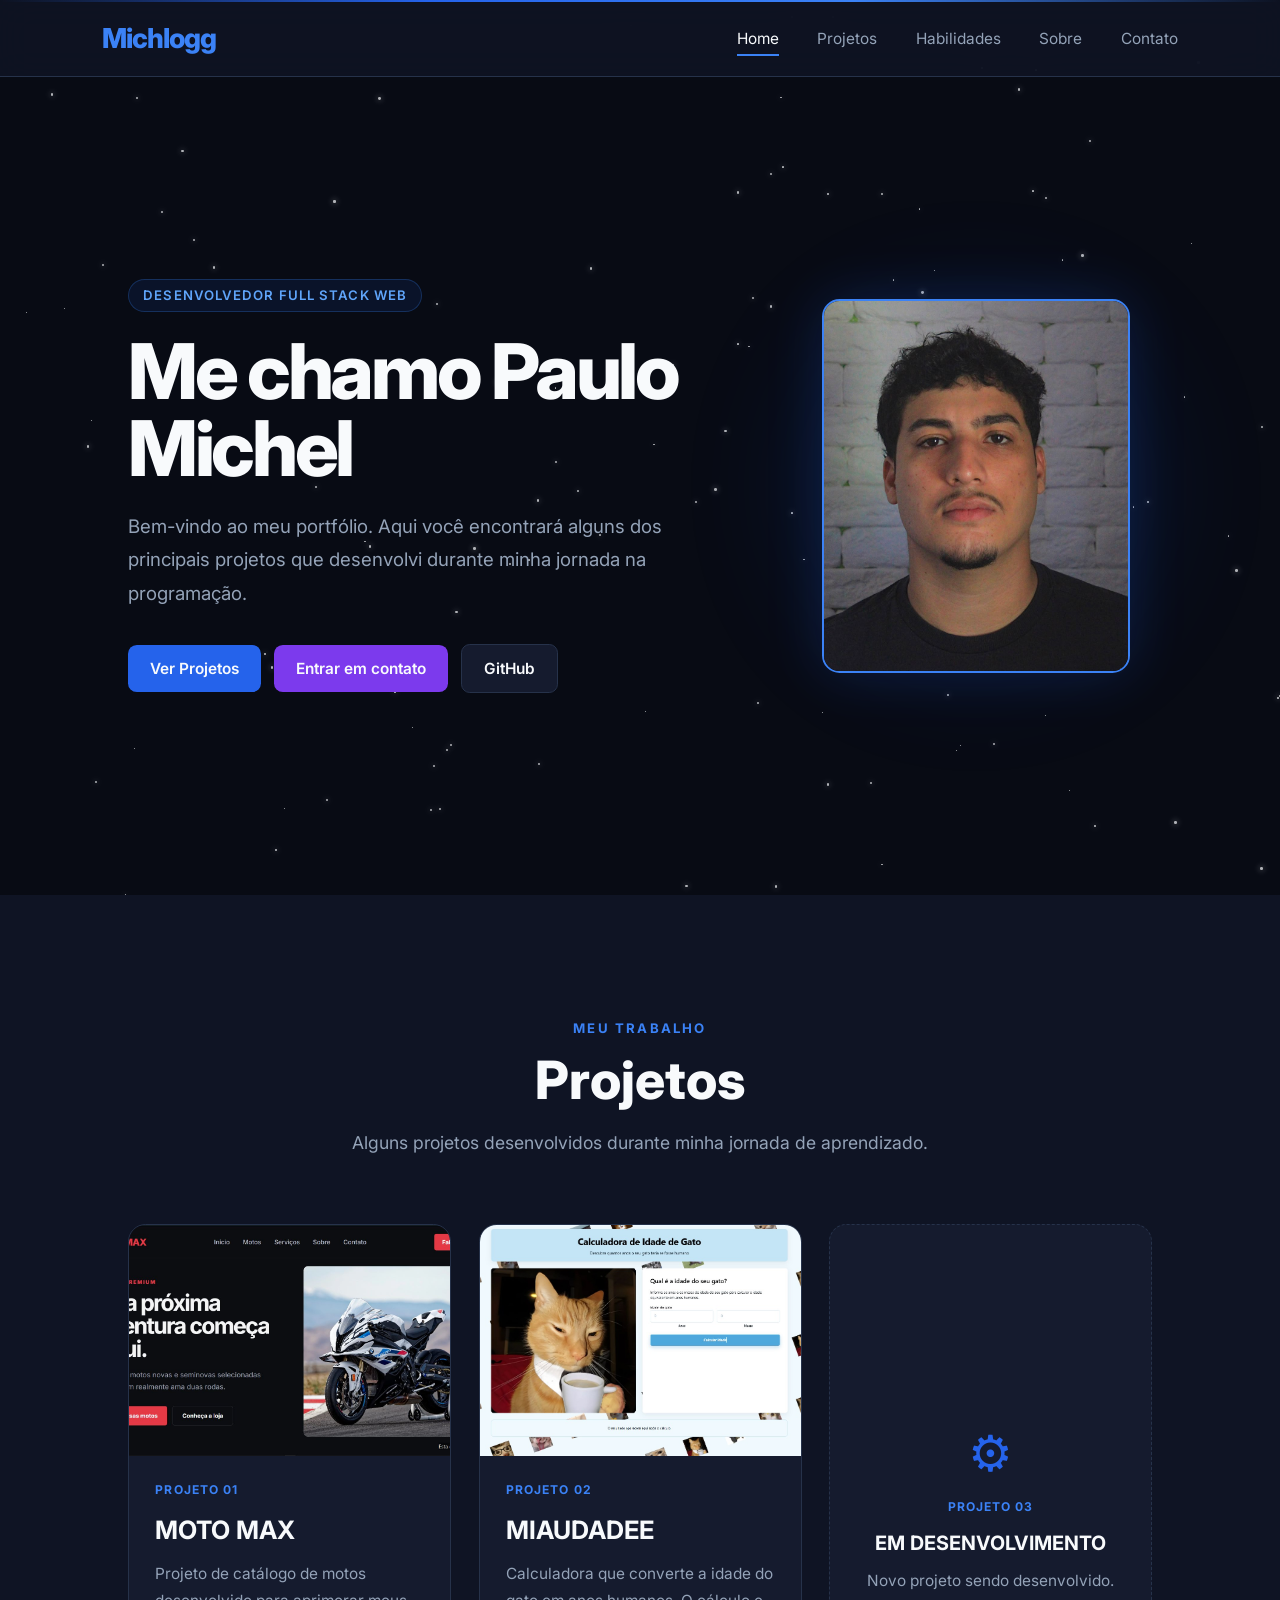
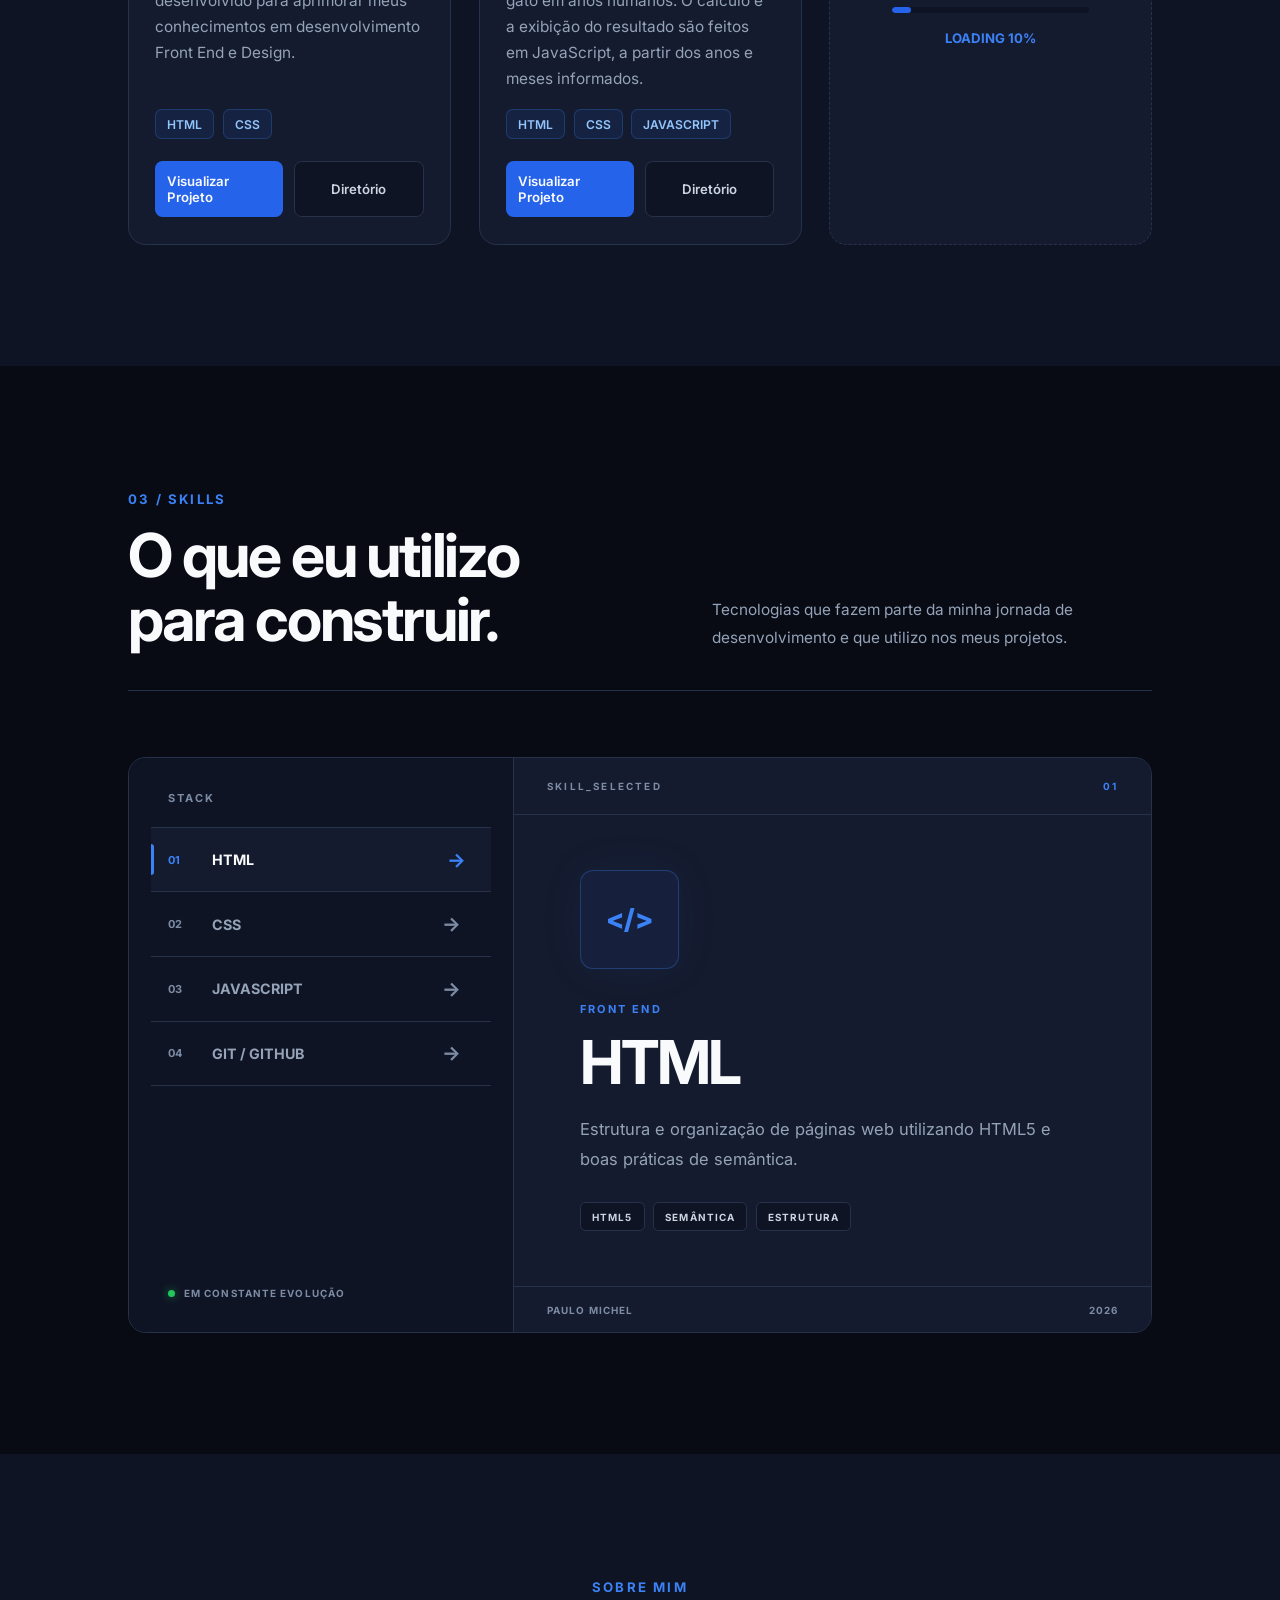
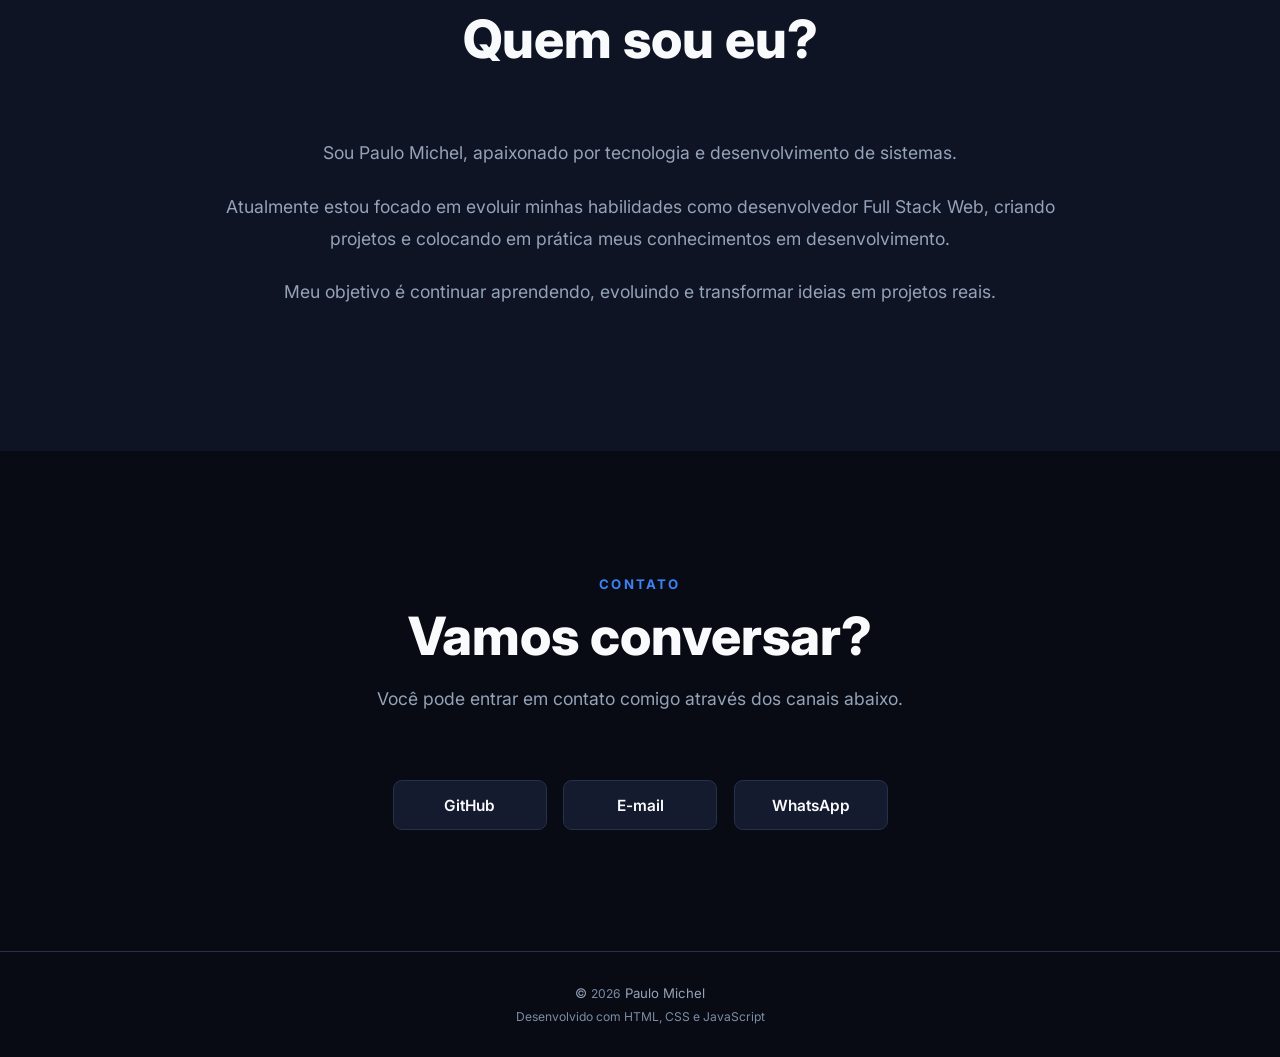
==== commit ec64ea1d: "Add files via upload" ====
--- a/index.html
+++ b/index.html
@@ -1,278 +1,394 @@
-<!DOCTYPE html>
-<html lang="pt-BR">
-<head>
-    <meta charset="UTF-8">
-    <meta name="viewport" content="width=device-width, initial-scale=1.0">
-    <title>Portfólio | Paulo Michel</title>
-
-    <link rel="stylesheet" href="style.css">
-    <script src="script.js" defer></script>
-
-    <link rel="preconnect" href="https://fonts.googleapis.com">
-    <link rel="preconnect" href="https://fonts.gstatic.com" crossorigin>
-    <link href="https://fonts.googleapis.com/css2?family=Inter:wght@100..900&display=swap" rel="stylesheet">
-</head>
-<body>
-
-    <div id="stars"></div>
-
-    <header>
-        <div class="logo">
-            <a href="#home">
-                <span>Michlogg</span>
-            </a>
-        </div>
-
-        <nav>
-            <ul>
-                <li><a href="#home">Home</a></li>
-                <li><a href="#projetos">Projetos</a></li>
-                <li><a href="#habilidade">Habilidades</a></li>
-                <li><a href="#sobre">Sobre</a></li>
-                <li><a href="#contato">Contato</a></li>
-            </ul>
-        </nav>
-    </header>
-
-    <main>
-
-        <section id="home" class="home">
-            <div class="homeinfo">
-                <span class="home-tag">DESENVOLVEDOR FULL STACK WEB</span>
-
-                <h1>Me chamo Paulo Michel</h1>
-                <p>
-                    Bem-vindo ao meu portfólio. Aqui você encontrará
-                    alguns dos principais projetos que desenvolvi
-                    durante minha jornada na programação.
-                </p>
-
-                <div class="contatoprojetos">
-                    <a href="#projetos" class="btn-projetos">Ver Projetos</a>
-                    <a href="#contato" class="btn-contato">Entrar em contato</a>
-                    <a href="https://github.com/MichLogg" target="_blank" class="btn-github">GitHub</a>
-                </div>
-            </div>
-
-            <div class="home-image">
-                <div class="image-glow"></div>
-                <img src="img/pauloMichel.jpeg" alt="Foto de Paulo Michel">
-            </div>
-        </section>
-
-        <section id="projetos" class="projetos">
-
-            <div class="section-title">
-                <span>MEU TRABALHO</span>
-                <h2>Projetos</h2>
-                <p>Alguns projetos desenvolvidos durante minha jornada de aprendizado.</p>
-            </div>
-
-            <div class="cards-projetos">
-
-                <article class="project-card">
-                    <div class="project-image">
-                        <img src="img/Screenshot_2.jpg" alt="Projeto Moto Max">
-                    </div>
-
-                    <div class="project-content">
-                        <span class="project-number">PROJETO 01</span>
-                        <h3>MOTO MAX</h3>
-                        <p>
-                            Projeto de catálogo de motos desenvolvido
-                            para aprimorar meus conhecimentos em
-                            desenvolvimento Front End e Design.
-                        </p>
-
-                        <ul class="tecnologias">
-                            <li>HTML</li>
-                            <li>CSS</li>
-                        </ul>
-
-                        <div class="projeto-links">
-                            <a href="https://michlogg.github.io/motomax/" target="_blank" class="btn-visualizar">
-                                Visualizar Projeto
-                            </a>
-                            <a href="https://github.com/MichLogg/projetohtmlfinal" target="_blank" class="btn-diretorio">
-                                Diretório
-                            </a>
-                        </div>
-                    </div>
-                </article>
-
-                <article class="project-card project-loading">
-                    <div class="loading-content">
-                        <span class="loading-icon">⚙</span>
-                        <span class="project-number">PROJETO 02</span>
-                        <h3>EM DESENVOLVIMENTO</h3>
-                        <p>Novo projeto sendo desenvolvido.</p>
-
-                        <div class="loading-bar">
-                            <span class="progress-89"></span>
-                        </div>
-
-                        <span class="loading-text">LOADING 89%</span>
-                    </div>
-                </article>
-
-                <article class="project-card project-loading">
-                    <div class="loading-content">
-                        <span class="loading-icon">⚙</span>
-                        <span class="project-number">PROJETO 03</span>
-                        <h3>EM DESENVOLVIMENTO</h3>
-                        <p>Novo projeto sendo desenvolvido.</p>
-
-                        <div class="loading-bar">
-                            <span class="progress-10"></span>
-                        </div>
-
-                        <span class="loading-text">LOADING 10%</span>
-                    </div>
-                </article>
-
-            </div>
-        </section>
-
-        <section id="habilidade" class="habilidades">
-
-            <div class="skills-header">
-                <div>
-                    <span class="section-number">03 / SKILLS</span>
-                    <h2>
-                        O que eu utilizo
-                        <br>
-                        para construir.
-                    </h2>
-                </div>
-
-                <p>
-                    Tecnologias que fazem parte da minha jornada
-                    de desenvolvimento e que utilizo nos meus
-                    projetos.
-                </p>
-            </div>
-
-            <div class="skills-interface">
-
-                <!-- MENU -->
-                <div class="skills-menu">
-                    <div class="menu-label">STACK</div>
-
-                    <button class="skill-option active" data-skill="html">
-                        <span class="skill-index">01</span>
-                        <span>HTML</span>
-                        <span class="skill-arrow">→</span>
-                    </button>
-
-                    <button class="skill-option" data-skill="css">
-                        <span class="skill-index">02</span>
-                        <span>CSS</span>
-                        <span class="skill-arrow">→</span>
-                    </button>
-
-                    <button class="skill-option" data-skill="javascript">
-                        <span class="skill-index">03</span>
-                        <span>JAVASCRIPT</span>
-                        <span class="skill-arrow">→</span>
-                    </button>
-
-                    <button class="skill-option" data-skill="git">
-                        <span class="skill-index">04</span>
-                        <span>GIT / GITHUB</span>
-                        <span class="skill-arrow">→</span>
-                    </button>
-
-                    <div class="skills-menu-footer">
-                        <span class="status-dot"></span>
-                        EM CONSTANTE EVOLUÇÃO
-                    </div>
-                </div>
-
-                <!-- PAINEL -->
-                <div class="skill-display">
-                    <div class="display-top">
-                        <span>SKILL_SELECTED</span>
-                        <span id="skillNumber">01</span>
-                    </div>
-
-                    <div class="display-content">
-                        <div class="big-skill-icon" id="skillIcon">&lt;/&gt;</div>
-
-                        <span class="display-category" id="skillCategory">FRONT END</span>
-
-                        <h3 id="skillTitle">HTML</h3>
-
-                        <p id="skillDescription">
-                            Estrutura e organização de páginas
-                            web utilizando HTML5 e boas práticas
-                            de semântica.
-                        </p>
-
-                        <div class="skill-keywords" id="skillKeywords">
-                            <span>HTML5</span>
-                            <span>SEMÂNTICA</span>
-                            <span>ESTRUTURA</span>
-                        </div>
-                    </div>
-
-                    <div class="display-line"></div>
-
-                    <div class="display-bottom">
-                        <span>PAULO MICHEL</span>
-                        <span>2026</span>
-                    </div>
-                </div>
-            </div>
-        </section>
-
-        <section id="sobre" class="sobre">
-            <div class="sobre-content">
-                <div class="section-title">
-                    <span>SOBRE MIM</span>
-                    <h2>Quem sou eu?</h2>
-                </div>
-
-                <div class="sobre-texto">
-                    <p>
-                        Sou Paulo Michel, apaixonado por tecnologia
-                        e desenvolvimento de sistemas.
-                    </p>
-
-                    <p>
-                        Atualmente estou focado em evoluir minhas
-                        habilidades como desenvolvedor Full Stack Web,
-                        criando projetos e colocando em prática meus
-                        conhecimentos em desenvolvimento.
-                    </p>
-
-                    <p>
-                        Meu objetivo é continuar aprendendo, evoluindo
-                        e transformar ideias em projetos reais.
-                    </p>
-                </div>
-            </div>
-        </section>
-
-        <section id="contato" class="contato">
-            <div class="section-title">
-                <span>CONTATO</span>
-                <h2>Vamos conversar?</h2>
-                <p>Você pode entrar em contato comigo através dos canais abaixo.</p>
-            </div>
-
-            <div class="contato-links">
-                <a href="https://github.com/MichLogg" target="_blank">GitHub</a>
-                <a href="mailto:paulomichel2006@gmail.com">E-mail</a>
-                <a href="https://wa.me/5585981977830" target="_blank">WhatsApp</a>
-            </div>
-        </section>
-
-    </main>
-
-    <footer>
-        <p>© 2026 Paulo Michel</p>
-        <span>Desenvolvido com HTML, CSS e JavaScript</span>
-    </footer>
-
-</body>
-</html>
+<!doctype html>
+<html lang="pt-BR">
+  <head>
+    <meta charset="UTF-8" />
+    <meta name="viewport" content="width=device-width, initial-scale=1.0" />
+    <title>Portfólio | Paulo Michel</title>
+
+    <meta
+      name="description"
+      content="Portfólio de Paulo Michel, desenvolvedor Full Stack Web. Projetos em HTML, CSS e JavaScript, habilidades e formas de contato."
+    />
+    <meta name="author" content="Paulo Michel" />
+    <meta name="theme-color" content="#080B14" />
+    <meta name="color-scheme" content="dark" />
+
+    <!-- Redes sociais. Preencha og:url e og:image com a URL absoluta
+         do site publicado para o preview funcionar ao compartilhar. -->
+    <meta property="og:type" content="website" />
+    <meta property="og:locale" content="pt_BR" />
+    <meta property="og:title" content="Portfólio | Paulo Michel" />
+    <meta
+      property="og:description"
+      content="Desenvolvedor Full Stack Web. Projetos em HTML, CSS e JavaScript."
+    />
+    <meta name="twitter:card" content="summary_large_image" />
+
+    <link rel="icon" href="img/pauloMichel.jpeg" />
+    <link rel="stylesheet" href="style.css" />
+    <script src="script.js" defer></script>
+
+    <link rel="preconnect" href="https://fonts.googleapis.com" />
+    <link rel="preconnect" href="https://fonts.gstatic.com" crossorigin />
+    <link
+      href="https://fonts.googleapis.com/css2?family=Inter:wght@100..900&display=swap"
+      rel="stylesheet"
+    />
+  </head>
+  <body>
+    <a href="#home" class="sr-only">Pular para o conteúdo</a>
+
+    <div id="stars" aria-hidden="true"></div>
+
+    <header>
+      <div class="logo">
+        <a href="#home">
+          <span>Michlogg</span>
+        </a>
+      </div>
+
+      <nav aria-label="Navegação principal">
+        <ul>
+          <li><a href="#home">Home</a></li>
+          <li><a href="#projetos">Projetos</a></li>
+          <li><a href="#habilidade">Habilidades</a></li>
+          <li><a href="#sobre">Sobre</a></li>
+          <li><a href="#contato">Contato</a></li>
+        </ul>
+      </nav>
+    </header>
+
+    <main>
+      <section id="home" class="home">
+        <div class="homeinfo">
+          <span class="home-tag">DESENVOLVEDOR FULL STACK WEB</span>
+
+          <h1>Me chamo Paulo Michel</h1>
+          <p>
+            Bem-vindo ao meu portfólio. Aqui você encontrará alguns dos
+            principais projetos que desenvolvi durante minha jornada na
+            programação.
+          </p>
+
+          <div class="contatoprojetos">
+            <a href="#projetos" class="btn-projetos">Ver Projetos</a>
+            <a href="#contato" class="btn-contato">Entrar em contato</a>
+            <a
+              href="https://github.com/MichLogg"
+              target="_blank"
+              rel="noopener noreferrer"
+              class="btn-github"
+              >GitHub</a
+            >
+          </div>
+        </div>
+
+        <div class="home-image">
+          <div class="image-glow"></div>
+          <img
+            src="img/pauloMichel.jpeg"
+            alt="Foto de Paulo Michel"
+            width="280"
+            height="340"
+            fetchpriority="high"
+            decoding="async"
+          />
+        </div>
+      </section>
+
+      <section id="projetos" class="projetos">
+        <div class="section-title">
+          <span>MEU TRABALHO</span>
+          <h2>Projetos</h2>
+          <p>
+            Alguns projetos desenvolvidos durante minha jornada de aprendizado.
+          </p>
+        </div>
+
+        <div class="cards-projetos">
+          <article class="project-card">
+            <div class="project-image">
+              <img
+                src="img/Screenshot_2.jpg"
+                alt="Tela inicial do catálogo de motos Moto Max"
+                width="1513"
+                height="792"
+                loading="lazy"
+                decoding="async"
+              />
+            </div>
+
+            <div class="project-content">
+              <span class="project-number">PROJETO 01</span>
+              <h3>MOTO MAX</h3>
+              <p>
+                Projeto de catálogo de motos desenvolvido para aprimorar meus
+                conhecimentos em desenvolvimento Front End e Design.
+              </p>
+
+              <ul class="tecnologias">
+                <li>HTML</li>
+                <li>CSS</li>
+              </ul>
+
+              <div class="projeto-links">
+                <a
+                  href="https://michlogg.github.io/motomax/"
+                  target="_blank"
+                  rel="noopener noreferrer"
+                  class="btn-visualizar"
+                >
+                  Visualizar Projeto
+                </a>
+                <a
+                  href="https://github.com/MichLogg/projetohtmlfinal"
+                  target="_blank"
+                  rel="noopener noreferrer"
+                  class="btn-diretorio"
+                >
+                  Diretório
+                </a>
+              </div>
+            </div>
+          </article>
+
+          <article class="project-card">
+            <div class="project-image">
+              <img
+                src="img/miaudadee.jpg"
+                alt="Tela da Calculadora de Idade de Gato, com o formulário de anos e meses"
+                width="959"
+                height="873"
+                loading="lazy"
+                decoding="async"
+              />
+            </div>
+
+            <div class="project-content">
+              <span class="project-number">PROJETO 02</span>
+              <h3>MIAUDADEE</h3>
+              <p>
+                Calculadora que converte a idade do gato em anos humanos. O
+                cálculo e a exibição do resultado são feitos em JavaScript, a
+                partir dos anos e meses informados.
+              </p>
+
+              <ul class="tecnologias">
+                <li>HTML</li>
+                <li>CSS</li>
+                <li>JAVASCRIPT</li>
+              </ul>
+
+              <div class="projeto-links">
+                <a
+                  href="https://michlogg.github.io/miaudadee/"
+                  target="_blank"
+                  rel="noopener noreferrer"
+                  class="btn-visualizar"
+                >
+                  Visualizar Projeto
+                </a>
+                <a
+                  href="https://github.com/MichLogg/miaudadee"
+                  target="_blank"
+                  rel="noopener noreferrer"
+                  class="btn-diretorio"
+                >
+                  Diretório
+                </a>
+              </div>
+            </div>
+          </article>
+
+          <article class="project-card project-loading">
+            <div class="loading-content">
+              <span class="loading-icon" aria-hidden="true">⚙</span>
+              <span class="project-number">PROJETO 03</span>
+              <h3>EM DESENVOLVIMENTO</h3>
+              <p>Novo projeto sendo desenvolvido.</p>
+
+              <div
+                class="loading-bar"
+                role="progressbar"
+                aria-label="Progresso do projeto 03"
+                aria-valuenow="10"
+                aria-valuemin="0"
+                aria-valuemax="100"
+              >
+                <span class="progress-10"></span>
+              </div>
+
+              <span class="loading-text">LOADING 10%</span>
+            </div>
+          </article>
+        </div>
+      </section>
+
+      <section id="habilidade" class="habilidades">
+        <div class="skills-header">
+          <div>
+            <span class="section-number">03 / SKILLS</span>
+            <h2>
+              O que eu utilizo
+              <br />
+              para construir.
+            </h2>
+          </div>
+
+          <p>
+            Tecnologias que fazem parte da minha jornada de desenvolvimento e
+            que utilizo nos meus projetos.
+          </p>
+        </div>
+
+        <div class="skills-interface">
+          <!-- MENU -->
+          <div class="skills-menu">
+            <div class="menu-label">STACK</div>
+
+            <button
+              class="skill-option active"
+              data-skill="html"
+              aria-pressed="true"
+              aria-controls="skillPainel"
+            >
+              <span class="skill-index">01</span>
+              <span>HTML</span>
+              <span class="skill-arrow" aria-hidden="true">→</span>
+            </button>
+
+            <button
+              class="skill-option"
+              data-skill="css"
+              aria-pressed="false"
+              aria-controls="skillPainel"
+            >
+              <span class="skill-index">02</span>
+              <span>CSS</span>
+              <span class="skill-arrow" aria-hidden="true">→</span>
+            </button>
+
+            <button
+              class="skill-option"
+              data-skill="javascript"
+              aria-pressed="false"
+              aria-controls="skillPainel"
+            >
+              <span class="skill-index">03</span>
+              <span>JAVASCRIPT</span>
+              <span class="skill-arrow" aria-hidden="true">→</span>
+            </button>
+
+            <button
+              class="skill-option"
+              data-skill="git"
+              aria-pressed="false"
+              aria-controls="skillPainel"
+            >
+              <span class="skill-index">04</span>
+              <span>GIT / GITHUB</span>
+              <span class="skill-arrow" aria-hidden="true">→</span>
+            </button>
+
+            <div class="skills-menu-footer">
+              <span class="status-dot" aria-hidden="true"></span>
+              EM CONSTANTE EVOLUÇÃO
+            </div>
+          </div>
+
+          <!-- PAINEL -->
+          <div class="skill-display">
+            <div class="display-top">
+              <span>SKILL_SELECTED</span>
+              <span id="skillNumber">01</span>
+            </div>
+
+            <div class="display-content" id="skillPainel" aria-live="polite">
+              <div class="big-skill-icon" id="skillIcon" aria-hidden="true">
+                &lt;/&gt;
+              </div>
+
+              <span class="display-category" id="skillCategory">FRONT END</span>
+
+              <h3 id="skillTitle">HTML</h3>
+
+              <p id="skillDescription">
+                Estrutura e organização de páginas web utilizando HTML5 e boas
+                práticas de semântica.
+              </p>
+
+              <div class="skill-keywords" id="skillKeywords">
+                <span>HTML5</span>
+                <span>SEMÂNTICA</span>
+                <span>ESTRUTURA</span>
+              </div>
+            </div>
+
+            <div class="display-line"></div>
+
+            <div class="display-bottom">
+              <span>PAULO MICHEL</span>
+              <span data-ano>2026</span>
+            </div>
+          </div>
+        </div>
+      </section>
+
+      <section id="sobre" class="sobre">
+        <div class="sobre-content">
+          <div class="section-title">
+            <span>SOBRE MIM</span>
+            <h2>Quem sou eu?</h2>
+          </div>
+
+          <div class="sobre-texto">
+            <p>
+              Sou Paulo Michel, apaixonado por tecnologia e desenvolvimento de
+              sistemas.
+            </p>
+
+            <p>
+              Atualmente estou focado em evoluir minhas habilidades como
+              desenvolvedor Full Stack Web, criando projetos e colocando em
+              prática meus conhecimentos em desenvolvimento.
+            </p>
+
+            <p>
+              Meu objetivo é continuar aprendendo, evoluindo e transformar
+              ideias em projetos reais.
+            </p>
+          </div>
+        </div>
+      </section>
+
+      <section id="contato" class="contato">
+        <div class="section-title">
+          <span>CONTATO</span>
+          <h2>Vamos conversar?</h2>
+          <p>Você pode entrar em contato comigo através dos canais abaixo.</p>
+        </div>
+
+        <div class="contato-links">
+          <a
+            href="https://github.com/MichLogg"
+            target="_blank"
+            rel="noopener noreferrer"
+            >GitHub</a
+          >
+          <a href="mailto:paulomichel2006@gmail.com">E-mail</a>
+          <a
+            href="https://wa.me/5585981977830"
+            target="_blank"
+            rel="noopener noreferrer"
+            >WhatsApp</a
+          >
+        </div>
+      </section>
+    </main>
+
+    <footer>
+      <p>© <span data-ano>2026</span> Paulo Michel</p>
+      <span>Desenvolvido com HTML, CSS e JavaScript</span>
+    </footer>
+  </body>
+</html>
--- a/style.css
+++ b/style.css
@@ -1,1060 +1,1120 @@
-* {
-    margin: 0;
-    padding: 0;
-    box-sizing: border-box;
-}
-
-html {
-    scroll-behavior: smooth;
-}
-
-body {
-    font-family: "Inter", sans-serif;
-    background-color: #080B14;
-    color: #F8FAFC;
-    min-height: 100vh;
-    overflow-x: hidden;
-}
-
-#stars {
-    position: fixed;
-    inset: 0;
-    width: 100%;
-    height: 100%;
-    pointer-events: none;
-    overflow: hidden;
-    z-index: -1;
-}
-
-.star {
-    position: absolute;
-    background-color: #F8FAFC;
-    border-radius: 50%;
-    opacity: 0.7;
-    box-shadow: 0 0 6px #F8FAFC;
-    animation: piscar 3s infinite ease-in-out;
-}
-
-.shooting-star {
-    position: absolute;
-    width: 120px;
-    height: 2px;
-    background: linear-gradient(90deg, transparent, #3B82F6, #F8FAFC);
-    border-radius: 50%;
-    opacity: 0;
-    transform: rotate(135deg);
-    animation: estrelaCadente 4s linear infinite;
-}
-
-@keyframes piscar {
-    0%, 100% {
-        opacity: 0.2;
-    }
-    50% {
-        opacity: 0.9;
-    }
-}
-
-@keyframes estrelaCadente {
-    0% {
-        transform: translate(0, 0) rotate(135deg);
-        opacity: 0;
-    }
-    10% {
-        opacity: 1;
-    }
-    60% {
-        transform: translate(-500px, 500px) rotate(135deg);
-        opacity: 0;
-    }
-    100% {
-        transform: translate(-600px, 600px) rotate(135deg);
-        opacity: 0;
-    }
-}
-
-header {
-    position: sticky;
-    top: 0;
-    z-index: 1000;
-    display: flex;
-    align-items: center;
-    justify-content: space-between;
-    padding: 18px 8%;
-    background-color: rgba(15, 20, 36, 0.88);
-    border-bottom: 1px solid #26324A;
-    backdrop-filter: blur(15px);
-}
-
-header::before {
-    content: "";
-    position: absolute;
-    top: 0;
-    left: 0;
-    width: 100%;
-    height: 2px;
-    background: linear-gradient(90deg, transparent, #2563EB, #3B82F6, transparent);
-}
-
-.logo a {
-    color: #F8FAFC;
-    text-decoration: none;
-    font-size: 25px;
-    font-weight: 800;
-    letter-spacing: -1px;
-}
-
-.logo span {
-    color: #3B82F6;
-}
-
-nav ul {
-    display: flex;
-    align-items: center;
-    gap: 35px;
-    list-style: none;
-}
-
-nav ul li a {
-    position: relative;
-    display: inline-block;
-    padding: 8px 0;
-    color: #94A3B8;
-    text-decoration: none;
-    font-size: 14px;
-    transition: color 0.3s ease;
-}
-
-nav ul li a:hover,
-nav ul li a.ativo {
-    color: #F8FAFC;
-}
-
-nav ul li a::after {
-    content: "";
-    position: absolute;
-    left: 50%;
-    bottom: 0;
-    width: 0;
-    height: 2px;
-    background-color: #3B82F6;
-    transform: translateX(-50%);
-    transition: width 0.3s ease;
-}
-
-nav ul li a:hover::after,
-nav ul li a.ativo::after {
-    width: 100%;
-}
-
-.home {
-    min-height: calc(100vh - 75px);
-    display: flex;
-    align-items: center;
-    justify-content: space-between;
-    gap: 80px;
-    padding: 80px 10%;
-}
-
-.homeinfo {
-    display: flex;
-    flex-direction: column;
-    gap: 20px;
-    max-width: 700px;
-}
-
-.home-tag {
-    width: fit-content;
-    padding: 7px 13px;
-    color: #60A5FA;
-    background-color: rgba(37, 99, 235, 0.1);
-    border: 1px solid rgba(59, 130, 246, 0.25);
-    border-radius: 20px;
-    font-size: 12px;
-    font-weight: 600;
-    letter-spacing: 1px;
-}
-
-.homeinfo h1 {
-    color: #F8FAFC;
-    font-size: clamp(45px, 6vw, 72px);
-    line-height: 1;
-    font-weight: 800;
-    letter-spacing: -3px;
-}
-
-.homeinfo h2 {
-    color: #3B82F6;
-    font-size: clamp(22px, 3vw, 34px);
-    line-height: 1.2;
-}
-
-.homeinfo p {
-    max-width: 620px;
-    color: #94A3B8;
-    font-size: 17px;
-    line-height: 1.8;
-}
-
-.contatoprojetos {
-    display: flex;
-    align-items: center;
-    flex-wrap: wrap;
-    gap: 12px;
-    margin-top: 10px;
-}
-
-.contatoprojetos a {
-    display: inline-flex;
-    align-items: center;
-    justify-content: center;
-    padding: 13px 20px;
-    color: #F8FAFC;
-    border-radius: 8px;
-    text-decoration: none;
-    font-size: 14px;
-    font-weight: 600;
-    transition: 0.3s;
-}
-
-.btn-projetos {
-    background-color: #2563EB;
-}
-
-.btn-projetos:hover {
-    background-color: #3B82F6;
-    transform: translateY(-3px);
-    box-shadow: 0 10px 30px rgba(37, 99, 235, 0.3);
-}
-
-.btn-contato {
-    background-color: #7C3AED;
-}
-
-.btn-contato:hover {
-    background-color: #8B5CF6;
-    transform: translateY(-3px);
-    box-shadow: 0 10px 30px rgba(124, 58, 237, 0.3);
-}
-
-.btn-github {
-    background-color: #151B2E;
-    border: 1px solid #26324A;
-}
-
-.btn-github:hover {
-    background-color: #26324A;
-    transform: translateY(-3px);
-}
-
-.home-image {
-    position: relative;
-    display: flex;
-    align-items: center;
-    justify-content: center;
-    width: 320px;
-    height: 380px;
-    flex-shrink: 0;
-}
-
-.image-glow {
-    position: absolute;
-    width: 280px;
-    height: 280px;
-    background-color: #2563EB;
-    opacity: 0.18;
-    filter: blur(70px);
-    border-radius: 50%;
-}
-
-.home-image img {
-    position: relative;
-    z-index: 1;
-    width: 280px;
-    height: 340px;
-    object-fit: cover;
-    border-radius: 16px;
-    border: 2px solid #3B82F6;
-    box-shadow: 0 0 50px rgba(37, 99, 235, 0.2);
-    transition: 0.4s;
-}
-
-.home-image img:hover {
-    transform: scale(1.04);
-    box-shadow: 0 0 70px rgba(59, 130, 246, 0.3);
-}
-
-.projetos,
-.habilidades,
-.sobre,
-.contato {
-    padding: 110px 10%;
-}
-
-.projetos,
-.sobre {
-    background-color: #0F1424;
-}
-
-.section-title {
-    max-width: 700px;
-    margin: 0 auto 60px;
-    text-align: center;
-}
-
-.section-title span {
-    color: #3B82F6;
-    font-size: 12px;
-    font-weight: 700;
-    letter-spacing: 2px;
-}
-
-.section-title h2 {
-    margin-top: 10px;
-    color: #F8FAFC;
-    font-size: clamp(32px, 5vw, 48px);
-    font-weight: 800;
-}
-
-.section-title p {
-    margin-top: 15px;
-    color: #94A3B8;
-    line-height: 1.7;
-}
-
-.cards-projetos {
-    display: grid;
-    grid-template-columns: repeat(3, 1fr);
-    gap: 25px;
-    max-width: 1200px;
-    margin: 0 auto;
-}
-
-.project-card {
-    display: flex;
-    flex-direction: column;
-    background-color: #151B2E;
-    border: 1px solid #26324A;
-    border-radius: 16px;
-    overflow: hidden;
-    transition: 0.3s;
-}
-
-.project-card:hover {
-    border-color: #3B82F6;
-    box-shadow: 0 20px 40px rgba(0, 0, 0, 0.25);
-}
-
-.project-image {
-    width: 100%;
-    height: 210px;
-    overflow: hidden;
-}
-
-.project-image img {
-    width: 100%;
-    height: 100%;
-    object-fit: cover;
-    transition: 0.5s;
-}
-
-.project-card:hover .project-image img {
-    transform: scale(1.05);
-}
-
-.project-content {
-    display: flex;
-    flex-direction: column;
-    flex: 1;
-    gap: 15px;
-    padding: 24px;
-}
-
-.project-number {
-    color: #3B82F6;
-    font-size: 11px;
-    font-weight: 700;
-    letter-spacing: 1px;
-}
-
-.project-content h3 {
-    color: #F8FAFC;
-    font-size: 23px;
-}
-
-.project-content p {
-    color: #94A3B8;
-    font-size: 14px;
-    line-height: 1.7;
-}
-
-.tecnologias {
-    display: flex;
-    flex-wrap: wrap;
-    gap: 8px;
-    list-style: none;
-    margin-top: auto;
-}
-
-.tecnologias li {
-    padding: 6px 10px;
-    color: #93C5FD;
-    background-color: rgba(37, 99, 235, 0.1);
-    border: 1px solid rgba(59, 130, 246, 0.25);
-    border-radius: 6px;
-    font-size: 11px;
-    font-weight: 600;
-}
-
-.projeto-links {
-    display: flex;
-    gap: 10px;
-    margin-top: 5px;
-}
-
-.projeto-links a {
-    flex: 1;
-    display: flex;
-    align-items: center;
-    justify-content: center;
-    padding: 11px;
-    border-radius: 7px;
-    text-decoration: none;
-    font-size: 12px;
-    font-weight: 600;
-    transition: 0.3s;
-}
-
-.btn-visualizar {
-    color: #F8FAFC;
-    background-color: #2563EB;
-}
-
-.btn-visualizar:hover {
-    background-color: #3B82F6;
-    transform: translateY(-2px);
-}
-
-.btn-diretorio {
-    color: #CBD5E1;
-    background-color: #0F1424;
-    border: 1px solid #26324A;
-}
-
-.btn-diretorio:hover {
-    color: #F8FAFC;
-    background-color: #26324A;
-    border-color: #3B82F6;
-}
-
-.project-loading {
-    min-height: 430px;
-    align-items: center;
-    justify-content: center;
-    padding: 30px;
-    border-style: dashed;
-}
-
-.loading-content {
-    display: flex;
-    flex-direction: column;
-    align-items: center;
-    gap: 15px;
-    text-align: center;
-}
-
-.loading-icon {
-    color: #2563EB;
-    font-size: 45px;
-    animation: girar 4s linear infinite;
-}
-
-.project-loading h3 {
-    color: #F8FAFC;
-    font-size: 18px;
-}
-
-.project-loading p {
-    color: #64748B;
-    font-size: 14px;
-}
-
-.loading-bar {
-    width: 80%;
-    height: 6px;
-    background-color: #0F1424;
-    border-radius: 20px;
-    overflow: hidden;
-}
-
-.loading-bar span {
-    display: block;
-    height: 100%;
-    background-color: #2563EB;
-    border-radius: 20px;
-}
-
-.progress-89 {
-    width: 89%;
-}
-
-.progress-10 {
-    width: 10%;
-}
-
-.loading-text {
-    color: #3B82F6;
-    font-size: 12px;
-    font-weight: 700;
-}
-
-.habilidades {
-    background-color: #080B14;
-}
-
-.skills-header {
-    display: flex;
-    align-items: flex-end;
-    justify-content: space-between;
-    gap: 50px;
-    max-width: 1100px;
-    margin: 0 auto 60px;
-    padding-bottom: 35px;
-    border-bottom: 1px solid #26324A;
-}
-
-.section-number {
-    color: #3B82F6;
-    font-size: 12px;
-    font-weight: 700;
-    letter-spacing: 2px;
-}
-
-.skills-header h2 {
-    margin-top: 15px;
-    color: #F8FAFC;
-    font-size: clamp(35px, 5vw, 55px);
-    line-height: 1.05;
-    letter-spacing: -2px;
-}
-
-.skills-header p {
-    max-width: 400px;
-    color: #64748B;
-    font-size: 14px;
-    line-height: 1.8;
-}
-
-.skills-interface {
-    display: grid;
-    grid-template-columns: 350px 1fr;
-    max-width: 1100px;
-    min-height: 500px;
-    margin: 0 auto;
-    background-color: #0F1424;
-    border: 1px solid #26324A;
-    border-radius: 16px;
-    overflow: hidden;
-}
-
-.skills-menu {
-    display: flex;
-    flex-direction: column;
-    padding: 30px 20px;
-    border-right: 1px solid #26324A;
-    background-color: #0F1424;
-}
-
-.menu-label {
-    padding: 0 15px 20px;
-    color: #475569;
-    font-size: 10px;
-    font-weight: 700;
-    letter-spacing: 2px;
-}
-
-.skill-option {
-    position: relative;
-    display: grid;
-    grid-template-columns: 40px 1fr 30px;
-    align-items: center;
-    width: 100%;
-    padding: 18px 15px;
-    color: #64748B;
-    background-color: transparent;
-    border: none;
-    border-bottom: 1px solid #26324A;
-    text-align: left;
-    font-family: inherit;
-    font-size: 13px;
-    font-weight: 700;
-    cursor: pointer;
-    transition: color 0.3s ease, background-color 0.3s ease;
-}
-
-.skill-option:first-of-type {
-    border-top: 1px solid #26324A;
-}
-
-.skill-option:hover {
-    color: #F8FAFC;
-    background-color: #151B2E;
-}
-
-.skill-option.active {
-    color: #F8FAFC;
-    background-color: #151B2E;
-}
-
-.skill-option.active::before {
-    content: "";
-    position: absolute;
-    left: 0;
-    width: 3px;
-    height: 50%;
-    background-color: #3B82F6;
-    border-radius: 0 5px 5px 0;
-}
-
-.skill-index {
-    color: #475569;
-    font-size: 10px;
-}
-
-.skill-option.active .skill-index {
-    color: #3B82F6;
-}
-
-.skill-arrow {
-    color: #475569;
-    font-size: 18px;
-    transition: transform 0.3s ease;
-}
-
-.skill-option:hover .skill-arrow,
-.skill-option.active .skill-arrow {
-    color: #3B82F6;
-    transform: translateX(5px);
-}
-
-.skills-menu-footer {
-    display: flex;
-    align-items: center;
-    gap: 8px;
-    margin-top: auto;
-    padding: 20px 15px 0;
-    color: #475569;
-    font-size: 9px;
-    font-weight: 700;
-    letter-spacing: 1px;
-}
-
-.status-dot {
-    width: 7px;
-    height: 7px;
-    background-color: #22C55E;
-    border-radius: 50%;
-    box-shadow: 0 0 8px rgba(34, 197, 94, 0.6);
-}
-
-.skill-display {
-    position: relative;
-    display: flex;
-    flex-direction: column;
-    min-width: 0;
-    background-color: #151B2E;
-}
-
-.display-top {
-    display: flex;
-    align-items: center;
-    justify-content: space-between;
-    padding: 20px 30px;
-    color: #475569;
-    border-bottom: 1px solid #26324A;
-    font-size: 9px;
-    font-weight: 700;
-    letter-spacing: 2px;
-}
-
-.display-top span:last-child {
-    color: #3B82F6;
-}
-
-.display-content {
-    flex: 1;
-    display: flex;
-    flex-direction: column;
-    justify-content: center;
-    padding: 50px 60px;
-}
-
-.big-skill-icon {
-    display: flex;
-    align-items: center;
-    justify-content: center;
-    width: 90px;
-    height: 90px;
-    margin-bottom: 30px;
-    color: #3B82F6;
-    background-color: rgba(37, 99, 235, 0.08);
-    border: 1px solid rgba(59, 130, 246, 0.3);
-    border-radius: 12px;
-    font-size: 25px;
-    font-weight: 800;
-    box-shadow: 0 0 40px rgba(37, 99, 235, 0.08);
-}
-
-.display-category {
-    margin-bottom: 8px;
-    color: #3B82F6;
-    font-size: 10px;
-    font-weight: 700;
-    letter-spacing: 2px;
-}
-
-.skill-display h3 {
-    margin-bottom: 15px;
-    color: #F8FAFC;
-    font-size: clamp(35px, 5vw, 55px);
-    letter-spacing: -2px;
-}
-
-.skill-display p {
-    max-width: 600px;
-    color: #94A3B8;
-    font-size: 15px;
-    line-height: 1.8;
-}
-
-.skill-keywords {
-    display: flex;
-    flex-wrap: wrap;
-    gap: 8px;
-    margin-top: 25px;
-}
-
-.skill-keywords span {
-    padding: 7px 10px;
-    color: #CBD5E1;
-    background-color: #0F1424;
-    border: 1px solid #26324A;
-    border-radius: 5px;
-    font-size: 9px;
-    font-weight: 700;
-    letter-spacing: 1px;
-}
-
-.display-line {
-    width: 100%;
-    height: 1px;
-    background-color: #26324A;
-}
-
-.display-bottom {
-    display: flex;
-    justify-content: space-between;
-    padding: 15px 30px;
-    color: #475569;
-    font-size: 9px;
-    font-weight: 700;
-    letter-spacing: 1px;
-}
-
-.sobre-content {
-    max-width: 800px;
-    margin: 0 auto;
-}
-
-.sobre-texto {
-    text-align: center;
-}
-
-.sobre-texto p {
-    margin-bottom: 20px;
-    color: #94A3B8;
-    font-size: 16px;
-    line-height: 1.8;
-}
-
-.contato-links {
-    display: flex;
-    justify-content: center;
-    gap: 15px;
-}
-
-.contato-links a {
-    display: flex;
-    align-items: center;
-    justify-content: center;
-    min-width: 140px;
-    padding: 13px 20px;
-    color: #F8FAFC;
-    background-color: #151B2E;
-    border: 1px solid #26324A;
-    border-radius: 8px;
-    text-decoration: none;
-    font-size: 14px;
-    font-weight: 600;
-    transition: 0.3s;
-}
-
-.contato-links a:hover {
-    background-color: #2563EB;
-    border-color: #3B82F6;
-    transform: translateY(-3px);
-}
-
-footer {
-    display: flex;
-    flex-direction: column;
-    align-items: center;
-    gap: 7px;
-    padding: 30px 20px;
-    background-color: #080B14;
-    border-top: 1px solid #26324A;
-    text-align: center;
-}
-
-footer p {
-    color: #94A3B8;
-    font-size: 12px;
-}
-
-footer span {
-    color: #475569;
-    font-size: 11px;
-}
-
-.animar {
-    opacity: 0;
-    transform: translateY(30px);
-    transition: opacity 0.8s ease, transform 0.8s ease;
-}
-
-.mostrar {
-    opacity: 1;
-    transform: translateY(0);
-}
-
-@keyframes girar {
-    from {
-        transform: rotate(0deg);
-    }
-    to {
-        transform: rotate(360deg);
-    }
-}
-
-@media (max-width: 1024px) {
-    .home {
-        padding: 70px 6%;
-        gap: 40px;
-    }
-
-    .home-image {
-        width: 260px;
-    }
-
-    .home-image img {
-        width: 230px;
-        height: 290px;
-    }
-
-    .cards-projetos {
-        grid-template-columns: repeat(2, 1fr);
-    }
-
-    .skills-interface {
-        grid-template-columns: 280px 1fr;
-    }
-}
-
-@media (max-width: 768px) {
-    header {
-        flex-direction: column;
-        gap: 15px;
-        padding: 18px 20px;
-    }
-
-    nav {
-        width: 100%;
-    }
-
-    nav ul {
-        justify-content: center;
-        flex-wrap: wrap;
-        gap: 18px;
-    }
-
-    .home {
-        min-height: auto;
-        flex-direction: column;
-        padding: 70px 20px;
-        text-align: center;
-        gap: 40px;
-    }
-
-    .homeinfo {
-        align-items: center;
-    }
-
-    .homeinfo h1 {
-        font-size: 45px;
-        letter-spacing: -2px;
-    }
-
-    .homeinfo h2 {
-        font-size: 24px;
-    }
-
-    .homeinfo p {
-        font-size: 15px;
-    }
-
-    .home-image {
-        order: -1;
-        width: 220px;
-        height: 270px;
-    }
-
-    .home-image img {
-        width: 200px;
-        height: 250px;
-    }
-
-    .contatoprojetos {
-        justify-content: center;
-    }
-
-    .projetos,
-    .habilidades,
-    .sobre,
-    .contato {
-        padding: 80px 20px;
-    }
-
-    .cards-projetos {
-        grid-template-columns: 1fr;
-    }
-
-    .skills-header {
-        flex-direction: column;
-        align-items: flex-start;
-        gap: 20px;
-    }
-
-    .skills-header p {
-        max-width: 100%;
-    }
-
-    .skills-interface {
-        grid-template-columns: 1fr;
-    }
-
-    .skills-menu {
-        border-right: none;
-        border-bottom: 1px solid #26324A;
-    }
-
-    .skills-menu-footer {
-        margin-top: 20px;
-    }
-
-    .display-content {
-        padding: 40px 30px;
-    }
-}
-
-@media (max-width: 480px) {
-    .logo a {
-        font-size: 22px;
-    }
-
-    nav ul {
-        gap: 12px;
-    }
-
-    nav ul li a {
-        font-size: 12px;
-    }
-
-    .homeinfo h1 {
-        font-size: 36px;
-    }
-
-    .homeinfo h2 {
-        font-size: 21px;
-    }
-
-    .contatoprojetos {
-        width: 100%;
-        flex-direction: column;
-    }
-
-    .contatoprojetos a {
-        width: 100%;
-    }
-
-    .projeto-links {
-        flex-direction: column;
-    }
-
-    .contato-links {
-        flex-direction: column;
-    }
-
-    .contato-links a {
-        width: 100%;
-    }
-
-    .skills-menu {
-        padding: 20px 10px;
-    }
-
-    .skill-option {
-        grid-template-columns: 35px 1fr 25px;
-        padding: 16px 10px;
-    }
-
-    .display-content {
-        padding: 35px 20px;
-    }
-
-    .big-skill-icon {
-        width: 70px;
-        height: 70px;
-        margin-bottom: 20px;
-    }
-}
-
-.skill-display {
-    position: relative;
-    display: flex;
-    flex-direction: column;
-    min-width: 0;
-    background-color: #151B2E;
-    overflow: hidden;
-}
-
-.display-content {
-    flex: 1;
-    display: flex;
-    flex-direction: column;
-    justify-content: center;
-    padding: 50px 60px;
-    opacity: 1;
-    transform: translateX(0);
-    transition: opacity 0.3s ease, transform 0.3s ease;
-}
-
-.display-content.skill-changing {
-    opacity: 0;
-    transform: translateX(35px);
-}
-
-.big-skill-icon,
-#skillTitle,
-#skillDescription {
-    transition: opacity 0.25s ease, transform 0.25s ease;
-}
+﻿* {
+    margin: 0;
+    padding: 0;
+    box-sizing: border-box;
+}
+
+html {
+    /* 110% da fonte base do navegador: a pagina inteira usa rem,
+       entao este valor unico controla a escala de tudo. */
+    font-size: 110%;
+    scroll-behavior: smooth;
+}
+
+section {
+    scroll-margin-top: 5.9375rem;
+}
+
+:focus-visible {
+    outline: 0.125rem solid #60a5fa;
+    outline-offset: 0.1875rem;
+    border-radius: 0.25rem;
+}
+
+.sr-only {
+    position: absolute;
+    width: 0.0625rem;
+    height: 0.0625rem;
+    padding: 0;
+    margin: -0.0625rem;
+    overflow: hidden;
+    clip: rect(0, 0, 0, 0);
+    white-space: nowrap;
+    border: 0;
+}
+
+body {
+    font-family: "Inter", sans-serif;
+    background-color: #080b14;
+    color: #f8fafc;
+    min-height: 100vh;
+    overflow-x: hidden;
+}
+
+#stars {
+    position: fixed;
+    inset: 0;
+    width: 100%;
+    height: 100%;
+    pointer-events: none;
+    overflow: hidden;
+    z-index: -1;
+}
+
+.star {
+    position: absolute;
+    background-color: #f8fafc;
+    border-radius: 50%;
+    opacity: 0.7;
+    box-shadow: 0 0 0.375rem #f8fafc;
+    animation: piscar 3s infinite ease-in-out;
+}
+
+.shooting-star {
+    position: absolute;
+    width: 7.5rem;
+    height: 0.125rem;
+    background: linear-gradient(90deg, transparent, #3b82f6, #f8fafc);
+    border-radius: 50%;
+    opacity: 0;
+    transform: rotate(135deg);
+    animation: estrelaCadente 4s linear infinite;
+}
+
+@keyframes piscar {
+    0%,
+    100% {
+        opacity: 0.2;
+    }
+    50% {
+        opacity: 0.9;
+    }
+}
+
+@keyframes estrelaCadente {
+    0% {
+        transform: translate(0, 0) rotate(135deg);
+        opacity: 0;
+    }
+    10% {
+        opacity: 1;
+    }
+    60% {
+        transform: translate(-31.25rem, 31.25rem) rotate(135deg);
+        opacity: 0;
+    }
+    100% {
+        transform: translate(-37.5rem, 37.5rem) rotate(135deg);
+        opacity: 0;
+    }
+}
+
+header {
+    position: sticky;
+    top: 0;
+    z-index: 1000;
+    display: flex;
+    align-items: center;
+    justify-content: space-between;
+    padding: 1.125rem 8%;
+    background-color: rgba(15, 20, 36, 0.88);
+    border-bottom: 0.0625rem solid #26324a;
+    backdrop-filter: blur(0.9375rem);
+}
+
+header::before {
+    content: "";
+    position: absolute;
+    top: 0;
+    left: 0;
+    width: 100%;
+    height: 0.125rem;
+    background: linear-gradient(
+        90deg,
+        transparent,
+        #2563eb,
+        #3b82f6,
+        transparent
+    );
+}
+
+.logo a {
+    color: #f8fafc;
+    text-decoration: none;
+    font-size: 1.5625rem;
+    font-weight: 800;
+    letter-spacing: -0.0625rem;
+}
+
+.logo span {
+    color: #3b82f6;
+}
+
+nav ul {
+    display: flex;
+    align-items: center;
+    gap: 2.1875rem;
+    list-style: none;
+}
+
+nav ul li a {
+    position: relative;
+    display: inline-block;
+    padding: 0.5rem 0;
+    color: #94a3b8;
+    text-decoration: none;
+    font-size: 0.875rem;
+    transition: color 0.3s ease;
+}
+
+nav ul li a:hover,
+nav ul li a.ativo {
+    color: #f8fafc;
+}
+
+nav ul li a::after {
+    content: "";
+    position: absolute;
+    left: 50%;
+    bottom: 0;
+    width: 0;
+    height: 0.125rem;
+    background-color: #3b82f6;
+    transform: translateX(-50%);
+    transition: width 0.3s ease;
+}
+
+nav ul li a:hover::after,
+nav ul li a.ativo::after {
+    width: 100%;
+}
+
+.home {
+    min-height: calc(100vh - 4.6875rem);
+    display: flex;
+    align-items: center;
+    justify-content: space-between;
+    gap: 5rem;
+    padding: 5rem 10%;
+}
+
+.homeinfo {
+    display: flex;
+    flex-direction: column;
+    gap: 1.25rem;
+    max-width: 43.75rem;
+}
+
+.home-tag {
+    width: fit-content;
+    padding: 0.4375rem 0.8125rem;
+    color: #60a5fa;
+    background-color: rgba(37, 99, 235, 0.1);
+    border: 0.0625rem solid rgba(59, 130, 246, 0.25);
+    border-radius: 1.25rem;
+    font-size: 0.75rem;
+    font-weight: 600;
+    letter-spacing: 0.0625rem;
+}
+
+.homeinfo h1 {
+    color: #f8fafc;
+    font-size: clamp(2.8125rem, 6vw, 4.5rem);
+    line-height: 1;
+    font-weight: 800;
+    letter-spacing: -0.1875rem;
+}
+
+.homeinfo p {
+    max-width: 38.75rem;
+    color: #94a3b8;
+    font-size: 1.0625rem;
+    line-height: 1.8;
+}
+
+.contatoprojetos {
+    display: flex;
+    align-items: center;
+    flex-wrap: wrap;
+    gap: 0.75rem;
+    margin-top: 0.625rem;
+}
+
+.contatoprojetos a {
+    display: inline-flex;
+    align-items: center;
+    justify-content: center;
+    padding: 0.8125rem 1.25rem;
+    color: #f8fafc;
+    border-radius: 0.5rem;
+    text-decoration: none;
+    font-size: 0.875rem;
+    font-weight: 600;
+    transition: 0.3s;
+}
+
+.btn-projetos {
+    background-color: #2563eb;
+}
+
+.btn-projetos:hover {
+    background-color: #3b82f6;
+    transform: translateY(-0.1875rem);
+    box-shadow: 0 0.625rem 1.875rem rgba(37, 99, 235, 0.3);
+}
+
+.btn-contato {
+    background-color: #7c3aed;
+}
+
+.btn-contato:hover {
+    background-color: #8b5cf6;
+    transform: translateY(-0.1875rem);
+    box-shadow: 0 0.625rem 1.875rem rgba(124, 58, 237, 0.3);
+}
+
+.btn-github {
+    background-color: #151b2e;
+    border: 0.0625rem solid #26324a;
+}
+
+.btn-github:hover {
+    background-color: #26324a;
+    transform: translateY(-0.1875rem);
+}
+
+.home-image {
+    position: relative;
+    display: flex;
+    align-items: center;
+    justify-content: center;
+    width: 20rem;
+    height: 23.75rem;
+    flex-shrink: 0;
+}
+
+.image-glow {
+    position: absolute;
+    width: 17.5rem;
+    height: 17.5rem;
+    background-color: #2563eb;
+    opacity: 0.18;
+    filter: blur(4.375rem);
+    border-radius: 50%;
+}
+
+.home-image img {
+    position: relative;
+    z-index: 1;
+    width: 17.5rem;
+    height: 21.25rem;
+    object-fit: cover;
+    border-radius: 1rem;
+    border: 0.125rem solid #3b82f6;
+    box-shadow: 0 0 3.125rem rgba(37, 99, 235, 0.2);
+    transition: 0.4s;
+}
+
+.home-image img:hover {
+    transform: scale(1.04);
+    box-shadow: 0 0 4.375rem rgba(59, 130, 246, 0.3);
+}
+
+.projetos,
+.habilidades,
+.sobre,
+.contato {
+    padding: 6.875rem 10%;
+}
+
+.projetos,
+.sobre {
+    background-color: #0f1424;
+}
+
+.section-title {
+    max-width: 43.75rem;
+    margin: 0 auto 3.75rem;
+    text-align: center;
+}
+
+.section-title span {
+    color: #3b82f6;
+    font-size: 0.75rem;
+    font-weight: 700;
+    letter-spacing: 0.125rem;
+}
+
+.section-title h2 {
+    margin-top: 0.625rem;
+    color: #f8fafc;
+    font-size: clamp(2rem, 5vw, 3rem);
+    font-weight: 800;
+}
+
+.section-title p {
+    margin-top: 0.9375rem;
+    color: #94a3b8;
+    line-height: 1.7;
+}
+
+.cards-projetos {
+    display: grid;
+    grid-template-columns: repeat(3, 1fr);
+    gap: 1.5625rem;
+    max-width: 75rem;
+    margin: 0 auto;
+}
+
+.project-card {
+    display: flex;
+    flex-direction: column;
+    background-color: #151b2e;
+    border: 0.0625rem solid #26324a;
+    border-radius: 1rem;
+    overflow: hidden;
+    transition:
+        border-color 0.3s ease,
+        box-shadow 0.3s ease,
+        transform 0.3s ease;
+}
+
+/* Durante o tilt o transform e reescrito a cada mousemove: sem transition
+   para o card nao "perseguir" o cursor com atraso. */
+.project-card.inclinando {
+    transition:
+        border-color 0.3s ease,
+        box-shadow 0.3s ease;
+    will-change: transform;
+}
+
+.project-card:hover {
+    border-color: #3b82f6;
+    box-shadow: 0 1.25rem 2.5rem rgba(0, 0, 0, 0.25);
+}
+
+.project-image {
+    width: 100%;
+    height: 13.125rem;
+    overflow: hidden;
+}
+
+.project-image img {
+    width: 100%;
+    height: 100%;
+    object-fit: cover;
+    /* prints mais altos que a miniatura sao cortados por baixo, preservando
+       o cabecalho do projeto, que e o que identifica a tela */
+    object-position: top;
+    transition: 0.5s;
+}
+
+.project-card:hover .project-image img {
+    transform: scale(1.05);
+}
+
+.project-content {
+    display: flex;
+    flex-direction: column;
+    flex: 1;
+    gap: 0.9375rem;
+    padding: 1.5rem;
+}
+
+.project-number {
+    color: #3b82f6;
+    font-size: 0.6875rem;
+    font-weight: 700;
+    letter-spacing: 0.0625rem;
+}
+
+.project-content h3 {
+    color: #f8fafc;
+    font-size: 1.4375rem;
+}
+
+.project-content p {
+    color: #94a3b8;
+    font-size: 0.875rem;
+    line-height: 1.7;
+}
+
+.tecnologias {
+    display: flex;
+    flex-wrap: wrap;
+    gap: 0.5rem;
+    list-style: none;
+    margin-top: auto;
+}
+
+.tecnologias li {
+    padding: 0.375rem 0.625rem;
+    color: #93c5fd;
+    background-color: rgba(37, 99, 235, 0.1);
+    border: 0.0625rem solid rgba(59, 130, 246, 0.25);
+    border-radius: 0.375rem;
+    font-size: 0.6875rem;
+    font-weight: 600;
+}
+
+.projeto-links {
+    display: flex;
+    gap: 0.625rem;
+    margin-top: 0.3125rem;
+}
+
+.projeto-links a {
+    flex: 1;
+    display: flex;
+    align-items: center;
+    justify-content: center;
+    padding: 0.6875rem;
+    border-radius: 0.4375rem;
+    text-decoration: none;
+    font-size: 0.75rem;
+    font-weight: 600;
+    transition: 0.3s;
+}
+
+.btn-visualizar {
+    color: #f8fafc;
+    background-color: #2563eb;
+}
+
+.btn-visualizar:hover {
+    background-color: #3b82f6;
+    transform: translateY(-0.125rem);
+}
+
+.btn-diretorio {
+    color: #cbd5e1;
+    background-color: #0f1424;
+    border: 0.0625rem solid #26324a;
+}
+
+.btn-diretorio:hover {
+    color: #f8fafc;
+    background-color: #26324a;
+    border-color: #3b82f6;
+}
+
+.project-loading {
+    min-height: 26.875rem;
+    align-items: center;
+    justify-content: center;
+    padding: 1.875rem;
+    border-style: dashed;
+}
+
+.loading-content {
+    display: flex;
+    flex-direction: column;
+    align-items: center;
+    gap: 0.9375rem;
+    text-align: center;
+}
+
+.loading-icon {
+    color: #2563eb;
+    font-size: 2.8125rem;
+    animation: girar 4s linear infinite;
+}
+
+.project-loading h3 {
+    color: #f8fafc;
+    font-size: 1.125rem;
+}
+
+.project-loading p {
+    color: #94a3b8;
+    font-size: 0.875rem;
+}
+
+.loading-bar {
+    width: 80%;
+    height: 0.375rem;
+    background-color: #0f1424;
+    border-radius: 1.25rem;
+    overflow: hidden;
+}
+
+.loading-bar span {
+    display: block;
+    height: 100%;
+    background-color: #2563eb;
+    border-radius: 1.25rem;
+}
+
+.progress-89 {
+    width: 89%;
+}
+
+.progress-10 {
+    width: 10%;
+}
+
+.loading-text {
+    color: #3b82f6;
+    font-size: 0.75rem;
+    font-weight: 700;
+}
+
+.habilidades {
+    background-color: #080b14;
+}
+
+.skills-header {
+    display: flex;
+    align-items: flex-end;
+    justify-content: space-between;
+    gap: 3.125rem;
+    max-width: 68.75rem;
+    margin: 0 auto 3.75rem;
+    padding-bottom: 2.1875rem;
+    border-bottom: 0.0625rem solid #26324a;
+}
+
+.section-number {
+    color: #3b82f6;
+    font-size: 0.75rem;
+    font-weight: 700;
+    letter-spacing: 0.125rem;
+}
+
+.skills-header h2 {
+    margin-top: 0.9375rem;
+    color: #f8fafc;
+    font-size: clamp(2.1875rem, 5vw, 3.4375rem);
+    line-height: 1.05;
+    letter-spacing: -0.125rem;
+}
+
+.skills-header p {
+    max-width: 25rem;
+    color: #94a3b8;
+    font-size: 0.875rem;
+    line-height: 1.8;
+}
+
+.skills-interface {
+    display: grid;
+    grid-template-columns: 21.875rem 1fr;
+    max-width: 68.75rem;
+    min-height: 31.25rem;
+    margin: 0 auto;
+    background-color: #0f1424;
+    border: 0.0625rem solid #26324a;
+    border-radius: 1rem;
+    overflow: hidden;
+}
+
+.skills-menu {
+    display: flex;
+    flex-direction: column;
+    padding: 1.875rem 1.25rem;
+    border-right: 0.0625rem solid #26324a;
+    background-color: #0f1424;
+}
+
+.menu-label {
+    padding: 0 0.9375rem 1.25rem;
+    color: #7c8ca5;
+    font-size: 0.625rem;
+    font-weight: 700;
+    letter-spacing: 0.125rem;
+}
+
+.skill-option {
+    position: relative;
+    display: grid;
+    grid-template-columns: 2.5rem 1fr 1.875rem;
+    align-items: center;
+    width: 100%;
+    padding: 1.125rem 0.9375rem;
+    color: #94a3b8;
+    background-color: transparent;
+    border: none;
+    border-bottom: 0.0625rem solid #26324a;
+    text-align: left;
+    font-family: inherit;
+    font-size: 0.8125rem;
+    font-weight: 700;
+    cursor: pointer;
+    transition:
+        color 0.3s ease,
+        background-color 0.3s ease;
+}
+
+.skill-option:first-of-type {
+    border-top: 0.0625rem solid #26324a;
+}
+
+.skill-option:hover {
+    color: #f8fafc;
+    background-color: #151b2e;
+}
+
+.skill-option.active {
+    color: #f8fafc;
+    background-color: #151b2e;
+}
+
+.skill-option.active::before {
+    content: "";
+    position: absolute;
+    left: 0;
+    width: 0.1875rem;
+    height: 50%;
+    background-color: #3b82f6;
+    border-radius: 0 0.3125rem 0.3125rem 0;
+}
+
+.skill-index {
+    color: #7c8ca5;
+    font-size: 0.625rem;
+}
+
+.skill-option.active .skill-index {
+    color: #3b82f6;
+}
+
+.skill-arrow {
+    color: #7c8ca5;
+    font-size: 1.125rem;
+    transition: transform 0.3s ease;
+}
+
+.skill-option:hover .skill-arrow,
+.skill-option.active .skill-arrow {
+    color: #3b82f6;
+    transform: translateX(0.3125rem);
+}
+
+.skills-menu-footer {
+    display: flex;
+    align-items: center;
+    gap: 0.5rem;
+    margin-top: auto;
+    padding: 1.25rem 0.9375rem 0;
+    color: #7c8ca5;
+    font-size: 0.5625rem;
+    font-weight: 700;
+    letter-spacing: 0.0625rem;
+}
+
+.status-dot {
+    width: 0.4375rem;
+    height: 0.4375rem;
+    background-color: #22c55e;
+    border-radius: 50%;
+    box-shadow: 0 0 0.5rem rgba(34, 197, 94, 0.6);
+}
+
+.skill-display {
+    position: relative;
+    display: flex;
+    flex-direction: column;
+    min-width: 0;
+    background-color: #151b2e;
+    overflow: hidden;
+}
+
+.display-top {
+    display: flex;
+    align-items: center;
+    justify-content: space-between;
+    padding: 1.25rem 1.875rem;
+    color: #7c8ca5;
+    border-bottom: 0.0625rem solid #26324a;
+    font-size: 0.5625rem;
+    font-weight: 700;
+    letter-spacing: 0.125rem;
+}
+
+.display-top span:last-child {
+    color: #3b82f6;
+}
+
+.display-content {
+    flex: 1;
+    display: flex;
+    flex-direction: column;
+    justify-content: center;
+    padding: 3.125rem 3.75rem;
+    opacity: 1;
+    transform: translateX(0);
+    transition:
+        opacity 0.25s ease,
+        transform 0.25s ease;
+}
+
+.display-content.saindo {
+    opacity: 0;
+    transform: translateX(var(--deslocamento, 2.5rem));
+}
+
+.big-skill-icon {
+    display: flex;
+    align-items: center;
+    justify-content: center;
+    width: 5.625rem;
+    height: 5.625rem;
+    margin-bottom: 1.875rem;
+    color: #3b82f6;
+    background-color: rgba(37, 99, 235, 0.08);
+    border: 0.0625rem solid rgba(59, 130, 246, 0.3);
+    border-radius: 0.75rem;
+    font-size: 1.5625rem;
+    font-weight: 800;
+    box-shadow: 0 0 2.5rem rgba(37, 99, 235, 0.08);
+}
+
+.display-category {
+    margin-bottom: 0.5rem;
+    color: #3b82f6;
+    font-size: 0.625rem;
+    font-weight: 700;
+    letter-spacing: 0.125rem;
+}
+
+.skill-display h3 {
+    margin-bottom: 0.9375rem;
+    color: #f8fafc;
+    font-size: clamp(2.1875rem, 5vw, 3.4375rem);
+    letter-spacing: -0.125rem;
+}
+
+.skill-display p {
+    max-width: 37.5rem;
+    color: #94a3b8;
+    font-size: 0.9375rem;
+    line-height: 1.8;
+}
+
+.skill-keywords {
+    display: flex;
+    flex-wrap: wrap;
+    gap: 0.5rem;
+    margin-top: 1.5625rem;
+}
+
+.skill-keywords span {
+    padding: 0.4375rem 0.625rem;
+    color: #cbd5e1;
+    background-color: #0f1424;
+    border: 0.0625rem solid #26324a;
+    border-radius: 0.3125rem;
+    font-size: 0.5625rem;
+    font-weight: 700;
+    letter-spacing: 0.0625rem;
+}
+
+.display-line {
+    width: 100%;
+    height: 0.0625rem;
+    background-color: #26324a;
+}
+
+.display-bottom {
+    display: flex;
+    justify-content: space-between;
+    padding: 0.9375rem 1.875rem;
+    color: #7c8ca5;
+    font-size: 0.5625rem;
+    font-weight: 700;
+    letter-spacing: 0.0625rem;
+}
+
+.sobre-content {
+    max-width: 50rem;
+    margin: 0 auto;
+}
+
+.sobre-texto {
+    text-align: center;
+}
+
+.sobre-texto p {
+    margin-bottom: 1.25rem;
+    color: #94a3b8;
+    font-size: 1rem;
+    line-height: 1.8;
+}
+
+.contato-links {
+    display: flex;
+    justify-content: center;
+    gap: 0.9375rem;
+}
+
+.contato-links a {
+    display: flex;
+    align-items: center;
+    justify-content: center;
+    min-width: 8.75rem;
+    padding: 0.8125rem 1.25rem;
+    color: #f8fafc;
+    background-color: #151b2e;
+    border: 0.0625rem solid #26324a;
+    border-radius: 0.5rem;
+    text-decoration: none;
+    font-size: 0.875rem;
+    font-weight: 600;
+    transition: 0.3s;
+}
+
+.contato-links a:hover {
+    background-color: #2563eb;
+    border-color: #3b82f6;
+    transform: translateY(-0.1875rem);
+}
+
+footer {
+    display: flex;
+    flex-direction: column;
+    align-items: center;
+    gap: 0.4375rem;
+    padding: 1.875rem 1.25rem;
+    background-color: #080b14;
+    border-top: 0.0625rem solid #26324a;
+    text-align: center;
+}
+
+footer p {
+    color: #94a3b8;
+    font-size: 0.75rem;
+}
+
+footer span {
+    color: #7c8ca5;
+    font-size: 0.6875rem;
+}
+
+.animar {
+    opacity: 0;
+    transform: translateY(1.875rem);
+    transition:
+        opacity 0.8s ease,
+        transform 0.8s ease;
+}
+
+.mostrar {
+    opacity: 1;
+    transform: translateY(0);
+}
+
+@keyframes girar {
+    from {
+        transform: rotate(0deg);
+    }
+    to {
+        transform: rotate(360deg);
+    }
+}
+
+@media (max-width: 1120px) {
+    .home {
+        padding: 4.375rem 6%;
+        gap: 2.5rem;
+    }
+
+    .home-image {
+        width: 16.25rem;
+    }
+
+    .home-image img {
+        width: 14.375rem;
+        height: 18.125rem;
+    }
+
+    .cards-projetos {
+        grid-template-columns: repeat(2, 1fr);
+    }
+
+    .skills-interface {
+        grid-template-columns: 17.5rem 1fr;
+    }
+}
+
+@media (max-width: 840px) {
+    /* aqui o header empilha logo + menu e fica bem mais alto, entao o
+       recuo das ancoras precisa acompanhar */
+    section {
+        scroll-margin-top: 8.5rem;
+    }
+
+    header {
+        flex-direction: column;
+        gap: 0.9375rem;
+        padding: 1.125rem 1.25rem;
+    }
+
+    nav {
+        width: 100%;
+    }
+
+    nav ul {
+        justify-content: center;
+        flex-wrap: wrap;
+        gap: 1.125rem;
+    }
+
+    .home {
+        min-height: auto;
+        flex-direction: column;
+        padding: 4.375rem 1.25rem;
+        text-align: center;
+        gap: 2.5rem;
+    }
+
+    .homeinfo {
+        align-items: center;
+    }
+
+    .homeinfo h1 {
+        font-size: 2.8125rem;
+        letter-spacing: -0.125rem;
+    }
+
+    .homeinfo p {
+        font-size: 0.9375rem;
+    }
+
+    .home-image {
+        order: -1;
+        width: 13.75rem;
+        height: 16.875rem;
+    }
+
+    .home-image img {
+        width: 12.5rem;
+        height: 15.625rem;
+    }
+
+    .contatoprojetos {
+        justify-content: center;
+    }
+
+    .projetos,
+    .habilidades,
+    .sobre,
+    .contato {
+        padding: 5rem 1.25rem;
+    }
+
+    .cards-projetos {
+        grid-template-columns: 1fr;
+    }
+
+    .skills-header {
+        flex-direction: column;
+        align-items: flex-start;
+        gap: 1.25rem;
+    }
+
+    .skills-header p {
+        max-width: 100%;
+    }
+
+    .skills-interface {
+        grid-template-columns: 1fr;
+    }
+
+    .skills-menu {
+        border-right: none;
+        border-bottom: 0.0625rem solid #26324a;
+    }
+
+    .skills-menu-footer {
+        margin-top: 1.25rem;
+    }
+
+    .display-content {
+        padding: 2.5rem 1.875rem;
+    }
+}
+
+@media (max-width: 528px) {
+    /* O aumento de 110% e pensado para telas de PC. No celular o espaco e
+       curto: aqui a raiz volta ao padrao para o menu nao quebrar em duas
+       linhas e o conteudo nao ficar apertado. */
+    html {
+        font-size: 100%;
+    }
+
+    section {
+        scroll-margin-top: 8rem;
+    }
+
+    .logo a {
+        font-size: 1.375rem;
+    }
+
+    nav ul {
+        gap: 0.75rem;
+    }
+
+    nav ul li a {
+        font-size: 0.75rem;
+    }
+
+    .homeinfo h1 {
+        font-size: 2.25rem;
+    }
+
+    .contatoprojetos {
+        width: 100%;
+        flex-direction: column;
+    }
+
+    .contatoprojetos a {
+        width: 100%;
+    }
+
+    .projeto-links {
+        flex-direction: column;
+    }
+
+    .contato-links {
+        flex-direction: column;
+    }
+
+    .contato-links a {
+        width: 100%;
+    }
+
+    .skills-menu {
+        padding: 1.25rem 0.625rem;
+    }
+
+    .skill-option {
+        grid-template-columns: 2.1875rem 1fr 1.5625rem;
+        padding: 1rem 0.625rem;
+    }
+
+    .display-content {
+        padding: 2.1875rem 1.25rem;
+    }
+
+    .big-skill-icon {
+        width: 4.375rem;
+        height: 4.375rem;
+        margin-bottom: 1.25rem;
+    }
+}
+
+/* ===== Preferencia de movimento reduzido ===== */
+@media (prefers-reduced-motion: reduce) {
+    html {
+        scroll-behavior: auto;
+    }
+
+    *,
+    *::before,
+    *::after {
+        animation-duration: 0.01ms !important;
+        animation-iteration-count: 1 !important;
+        transition-duration: 0.01ms !important;
+        scroll-behavior: auto !important;
+    }
+
+    .animar {
+        opacity: 1;
+        transform: none;
+    }
+
+    .star,
+    .shooting-star {
+        display: none;
+    }
+}
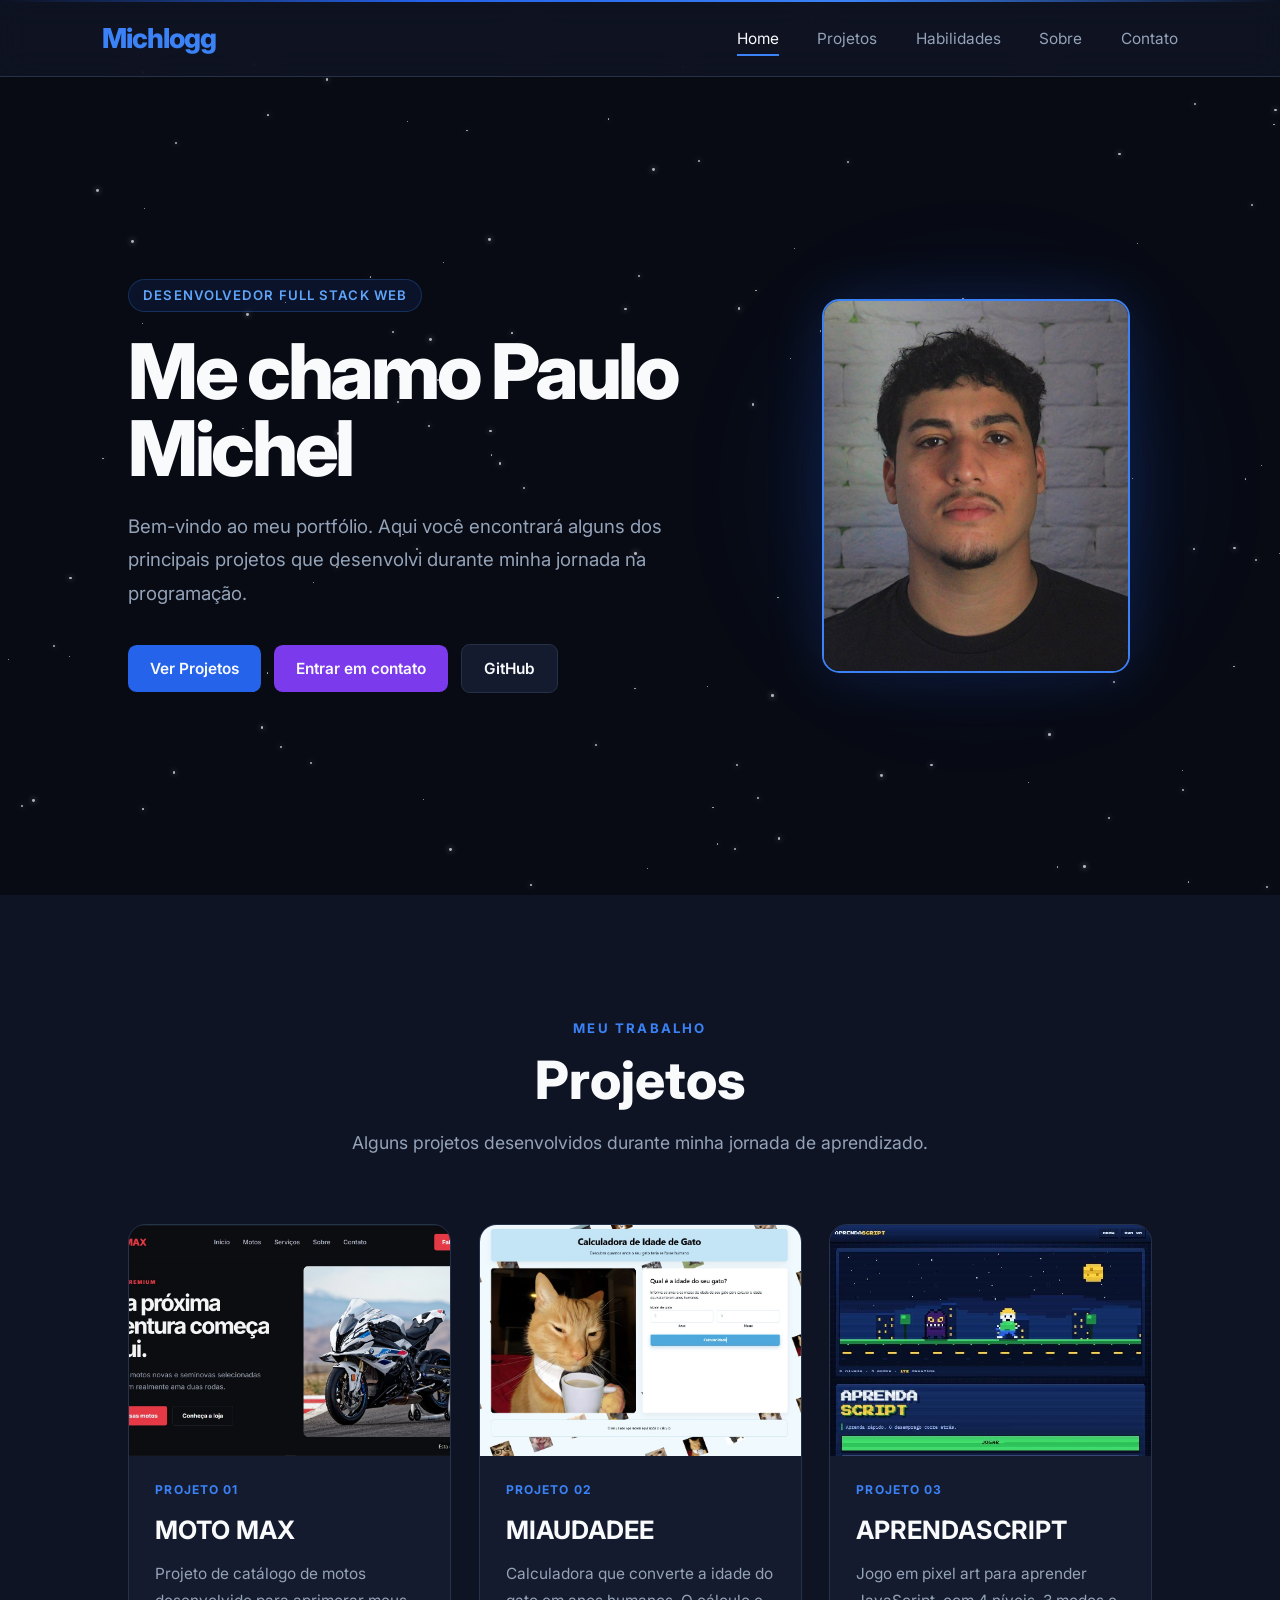
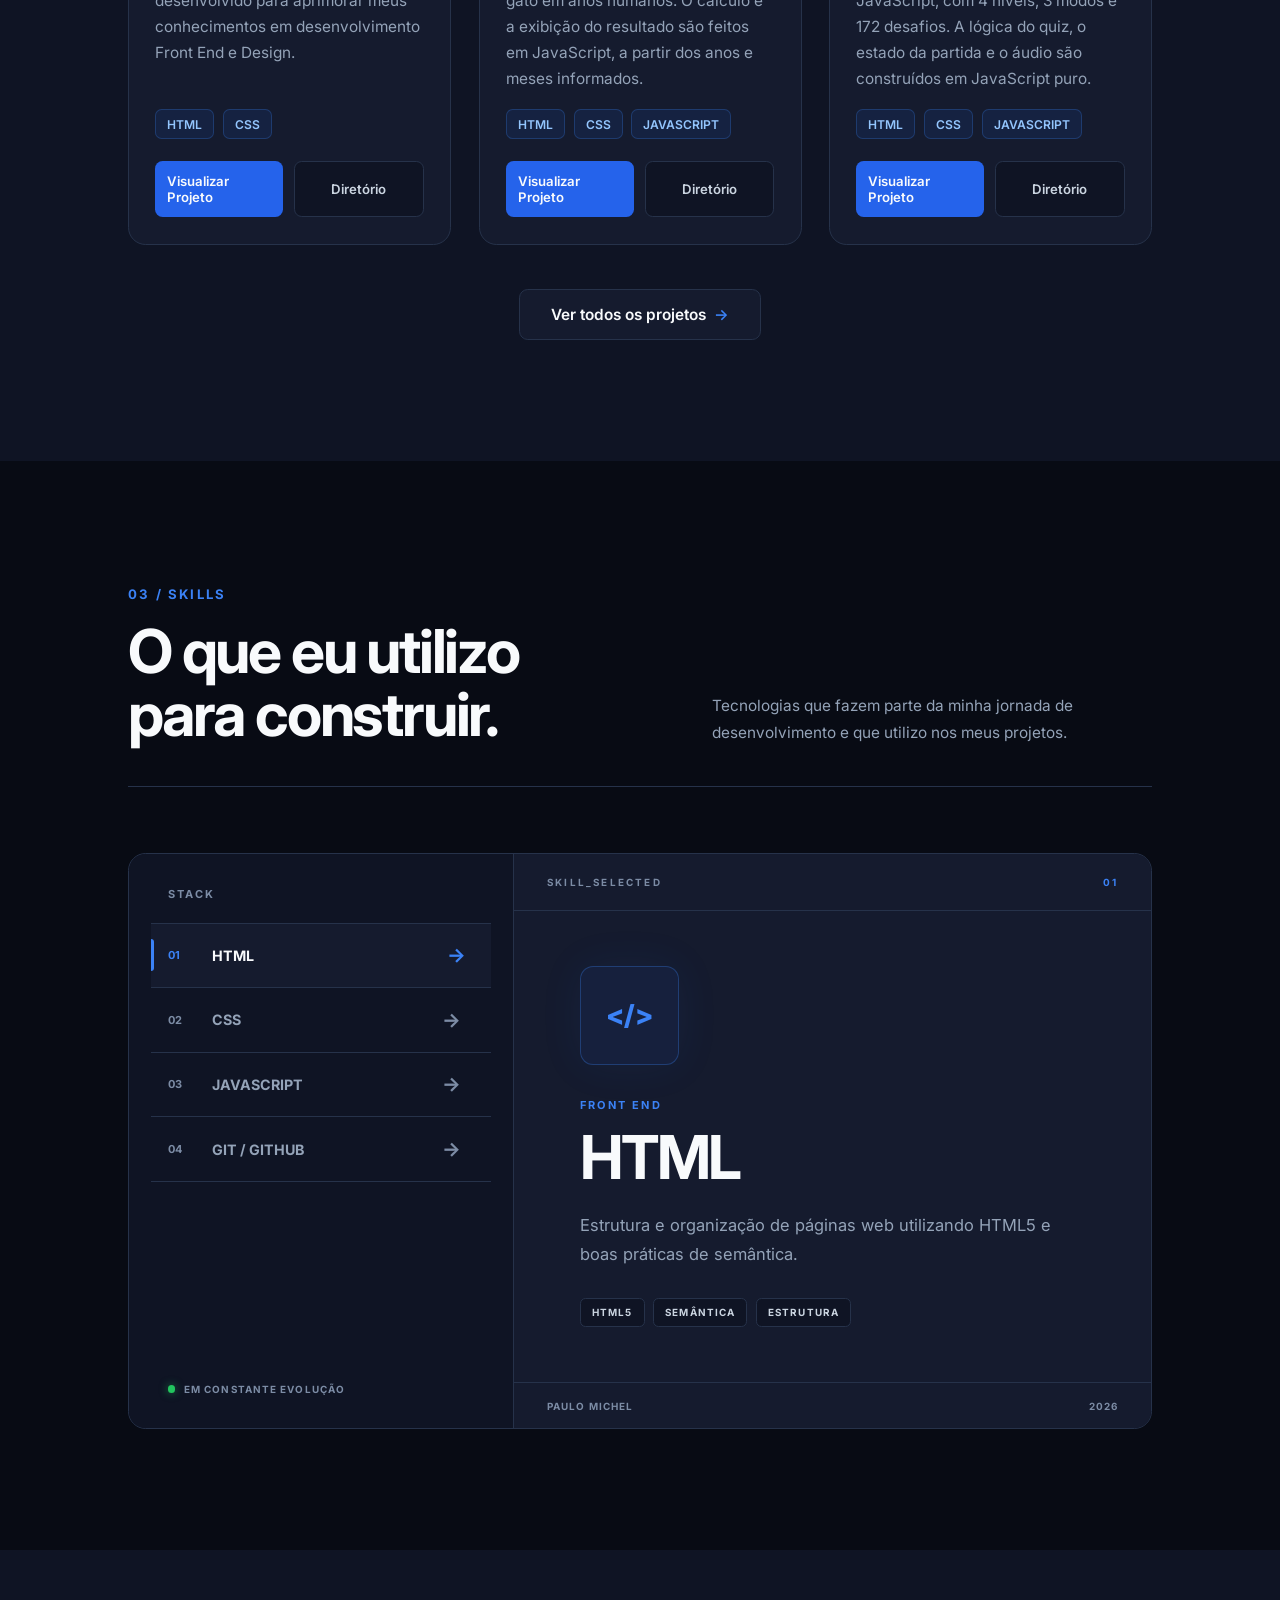
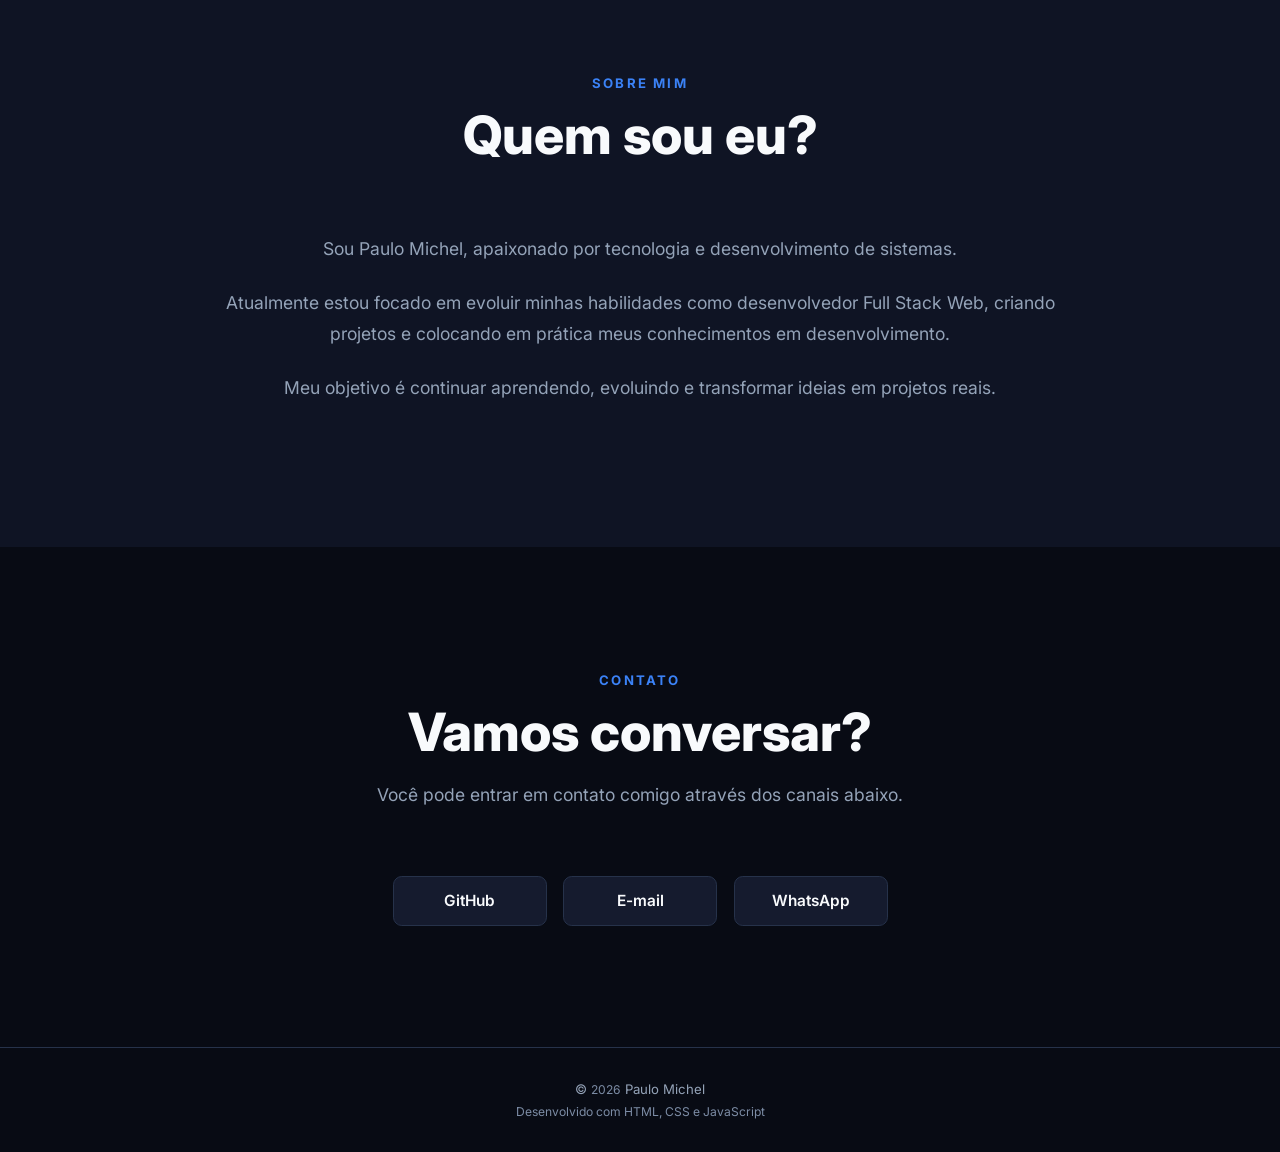
==== commit c9b63829: "adicionei novas funções relacionadas a projetos adicionei novas funções relacionadas a projetos" ====
--- a/index.html
+++ b/index.html
@@ -13,8 +13,6 @@
     <meta name="theme-color" content="#080B14" />
     <meta name="color-scheme" content="dark" />
 
-    <!-- Redes sociais. Preencha og:url e og:image com a URL absoluta
-         do site publicado para o preview funcionar ao compartilhar. -->
     <meta property="og:type" content="website" />
     <meta property="og:locale" content="pt_BR" />
     <meta property="og:title" content="Portfólio | Paulo Michel" />
@@ -105,7 +103,7 @@
           </p>
         </div>
 
-        <div class="cards-projetos">
+        <div class="cards-projetos destaque">
           <article class="project-card">
             <div class="project-image">
               <img
@@ -200,27 +198,60 @@
             </div>
           </article>
 
-          <article class="project-card project-loading">
-            <div class="loading-content">
-              <span class="loading-icon" aria-hidden="true">⚙</span>
+          <article class="project-card">
+            <div class="project-image">
+              <img
+                src="img/aprendascript.jpg"
+                alt="Tela inicial do jogo AprendaScript, em pixel art"
+                width="618"
+                height="560"
+                loading="lazy"
+                decoding="async"
+              />
+            </div>
+
+            <div class="project-content">
               <span class="project-number">PROJETO 03</span>
-              <h3>EM DESENVOLVIMENTO</h3>
-              <p>Novo projeto sendo desenvolvido.</p>
-
-              <div
-                class="loading-bar"
-                role="progressbar"
-                aria-label="Progresso do projeto 03"
-                aria-valuenow="10"
-                aria-valuemin="0"
-                aria-valuemax="100"
-              >
-                <span class="progress-10"></span>
+              <h3>APRENDASCRIPT</h3>
+              <p>
+                Jogo em pixel art para aprender JavaScript, com 4 níveis, 3
+                modos e 172 desafios. A lógica do quiz, o estado da partida e o
+                áudio são construídos em JavaScript puro.
+              </p>
+
+              <ul class="tecnologias">
+                <li>HTML</li>
+                <li>CSS</li>
+                <li>JAVASCRIPT</li>
+              </ul>
+
+              <div class="projeto-links">
+                <a
+                  href="https://michlogg.github.io/APRENDASCRIPT/"
+                  target="_blank"
+                  rel="noopener noreferrer"
+                  class="btn-visualizar"
+                >
+                  Visualizar Projeto
+                </a>
+                <a
+                  href="https://github.com/MichLogg/APRENDASCRIPT"
+                  target="_blank"
+                  rel="noopener noreferrer"
+                  class="btn-diretorio"
+                >
+                  Diretório
+                </a>
               </div>
-
-              <span class="loading-text">LOADING 10%</span>
             </div>
           </article>
+        </div>
+
+        <div class="ver-todos">
+          <a href="projetos.html" class="btn-ver-todos">
+            Ver todos os projetos
+            <span aria-hidden="true">→</span>
+          </a>
         </div>
       </section>
 
@@ -242,7 +273,6 @@
         </div>
 
         <div class="skills-interface">
-          <!-- MENU -->
           <div class="skills-menu">
             <div class="menu-label">STACK</div>
 
@@ -296,7 +326,6 @@
             </div>
           </div>
 
-          <!-- PAINEL -->
           <div class="skill-display">
             <div class="display-top">
               <span>SKILL_SELECTED</span>
--- a/style.css
+++ b/style.css
@@ -5,8 +5,6 @@
 }
 
 html {
-    /* 110% da fonte base do navegador: a pagina inteira usa rem,
-       entao este valor unico controla a escala de tudo. */
     font-size: 110%;
     scroll-behavior: smooth;
 }
@@ -356,6 +354,48 @@
     margin: 0 auto;
 }
 
+.cards-projetos.destaque .project-card:nth-child(n + 4) {
+    display: none;
+}
+
+.ver-todos {
+    display: flex;
+    justify-content: center;
+    margin-top: 2.5rem;
+}
+
+.btn-ver-todos {
+    display: inline-flex;
+    align-items: center;
+    gap: 0.5rem;
+    padding: 0.875rem 1.75rem;
+    color: #f8fafc;
+    background-color: #151b2e;
+    border: 0.0625rem solid #26324a;
+    border-radius: 0.5rem;
+    text-decoration: none;
+    font-size: 0.875rem;
+    font-weight: 600;
+    transition: 0.3s;
+}
+
+.btn-ver-todos:hover {
+    background-color: #2563eb;
+    border-color: #3b82f6;
+    transform: translateY(-0.1875rem);
+    box-shadow: 0 0.625rem 1.875rem rgba(37, 99, 235, 0.3);
+}
+
+.btn-ver-todos span {
+    color: #3b82f6;
+    transition: transform 0.3s ease;
+}
+
+.btn-ver-todos:hover span {
+    color: #f8fafc;
+    transform: translateX(0.3125rem);
+}
+
 .project-card {
     display: flex;
     flex-direction: column;
@@ -369,8 +409,6 @@
         transform 0.3s ease;
 }
 
-/* Durante o tilt o transform e reescrito a cada mousemove: sem transition
-   para o card nao "perseguir" o cursor com atraso. */
 .project-card.inclinando {
     transition:
         border-color 0.3s ease,
@@ -393,8 +431,7 @@
     width: 100%;
     height: 100%;
     object-fit: cover;
-    /* prints mais altos que a miniatura sao cortados por baixo, preservando
-       o cabecalho do projeto, que e o que identifica a tela */
+
     object-position: top;
     transition: 0.5s;
 }
@@ -927,8 +964,6 @@
 }
 
 @media (max-width: 840px) {
-    /* aqui o header empilha logo + menu e fica bem mais alto, entao o
-       recuo das ancoras precisa acompanhar */
     section {
         scroll-margin-top: 8.5rem;
     }
@@ -1025,9 +1060,6 @@
 }
 
 @media (max-width: 528px) {
-    /* O aumento de 110% e pensado para telas de PC. No celular o espaco e
-       curto: aqui a raiz volta ao padrao para o menu nao quebrar em duas
-       linhas e o conteudo nao ficar apertado. */
     html {
         font-size: 100%;
     }
@@ -1093,7 +1125,6 @@
     }
 }
 
-/* ===== Preferencia de movimento reduzido ===== */
 @media (prefers-reduced-motion: reduce) {
     html {
         scroll-behavior: auto;
